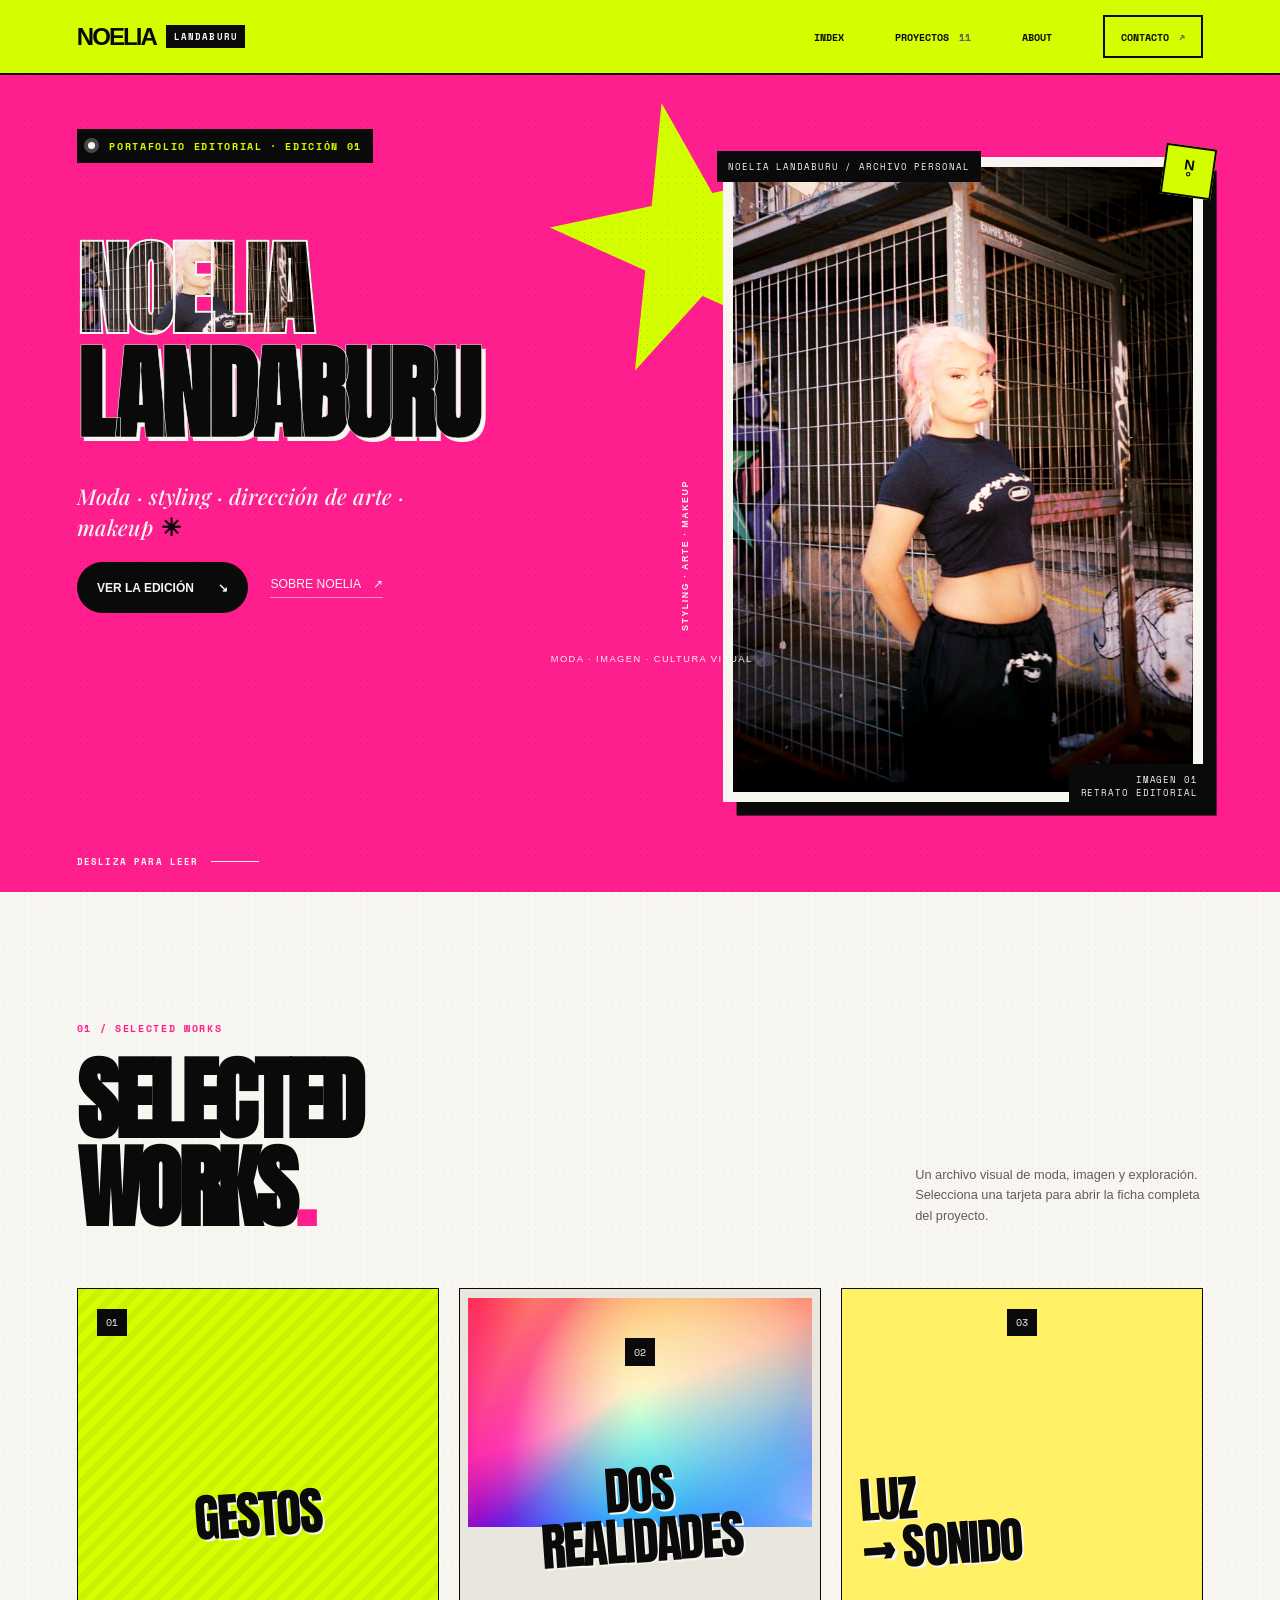
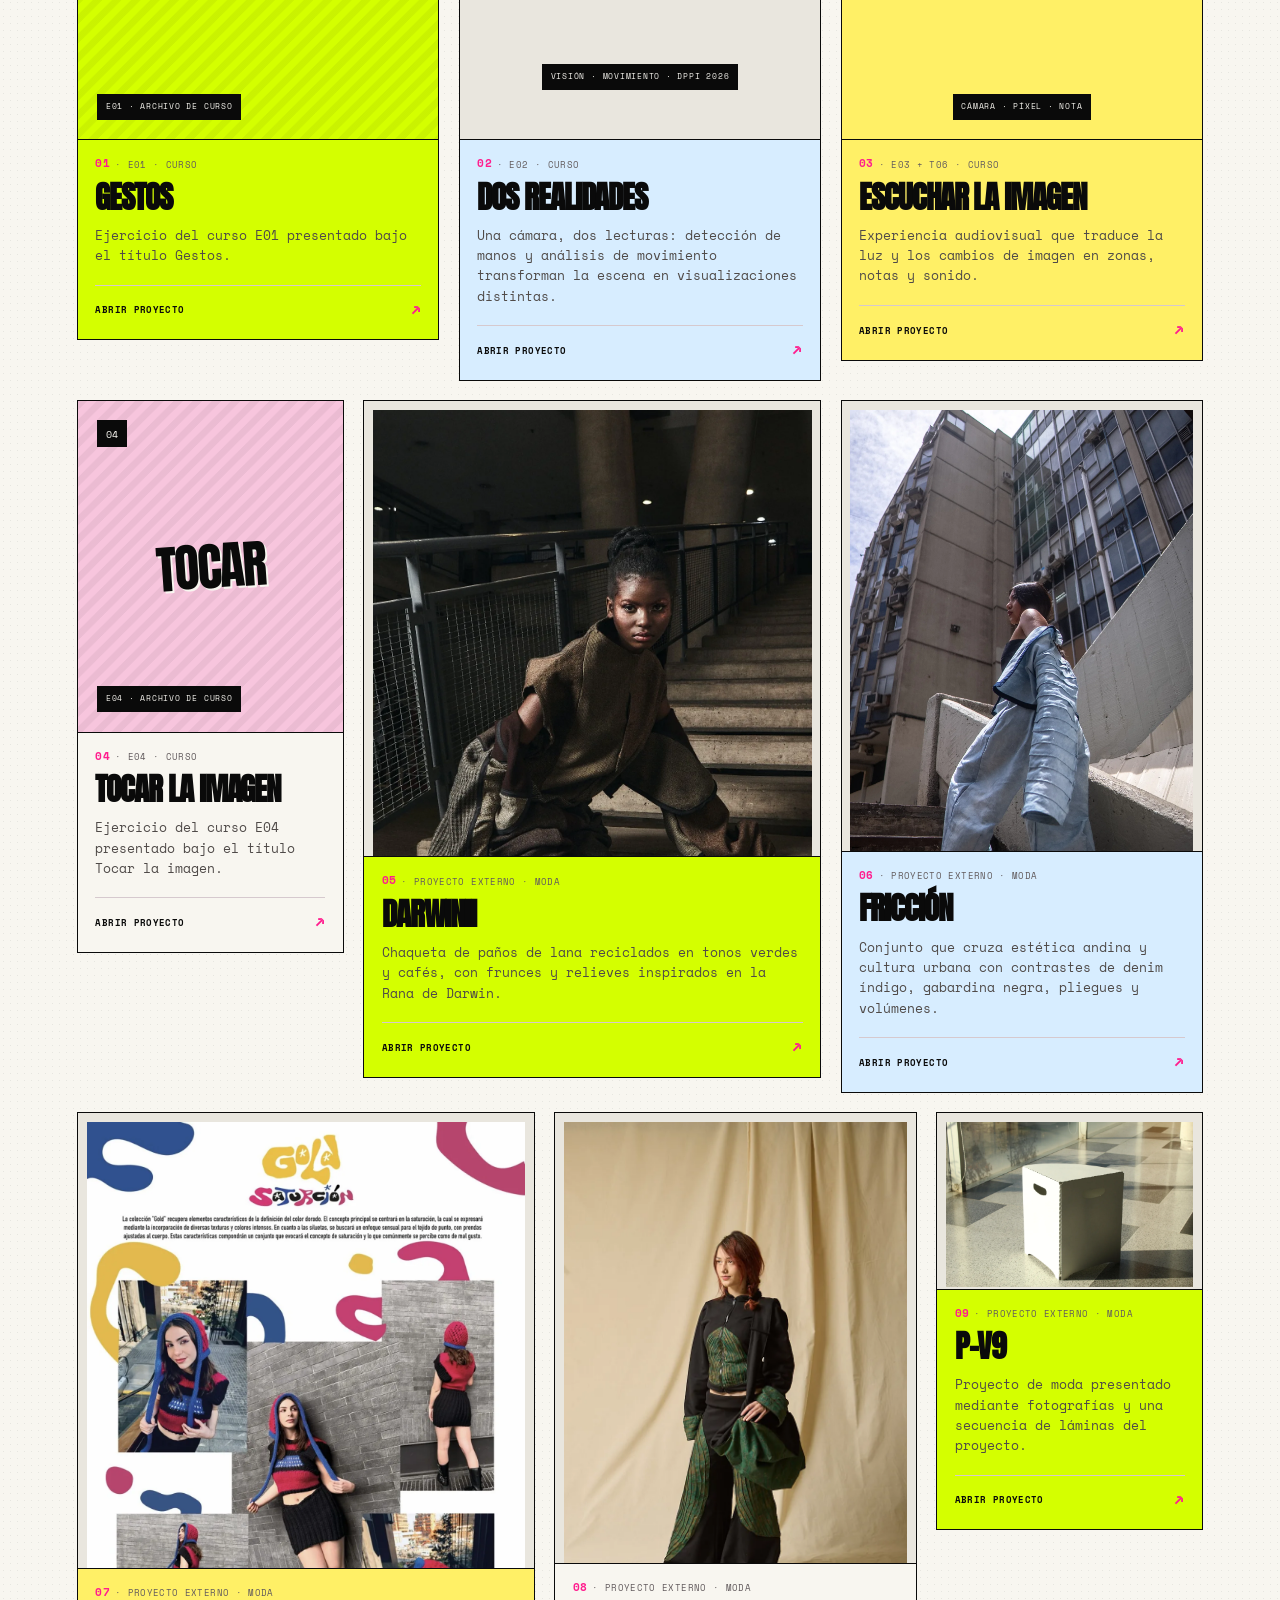
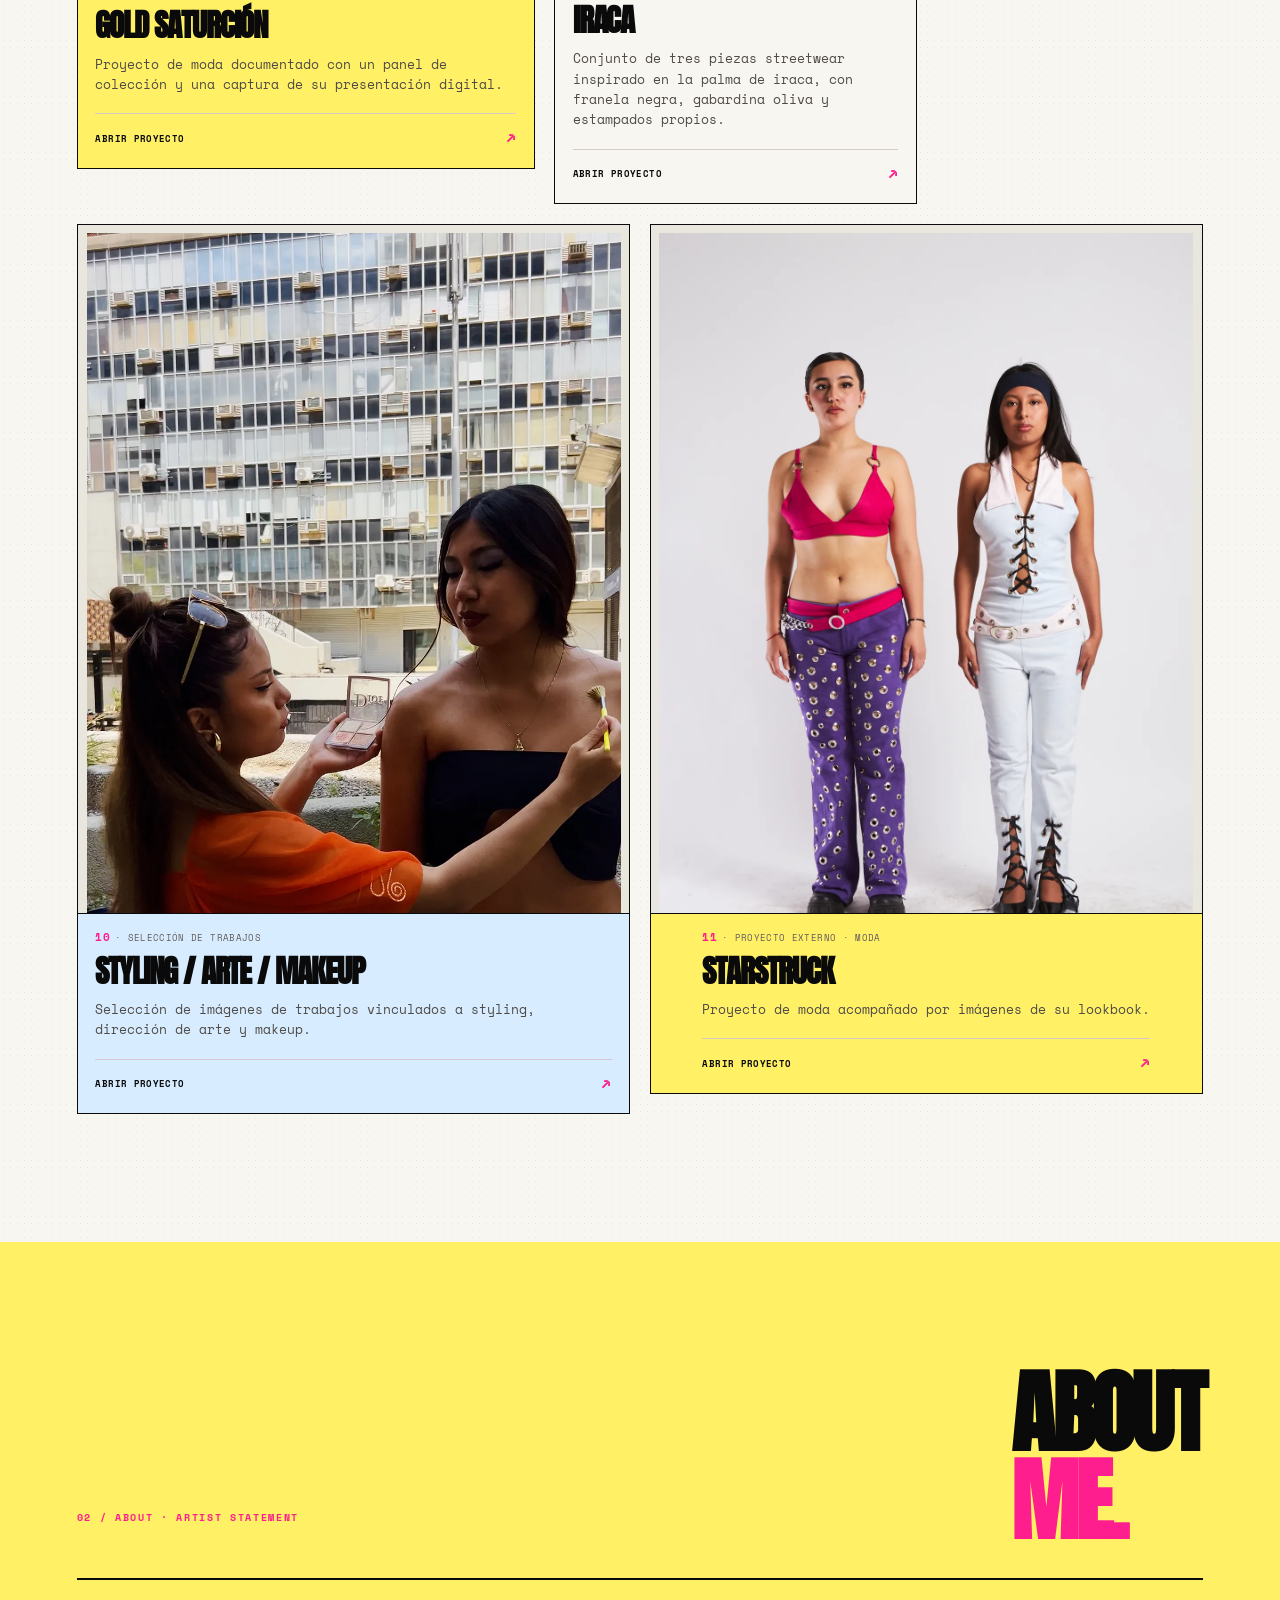
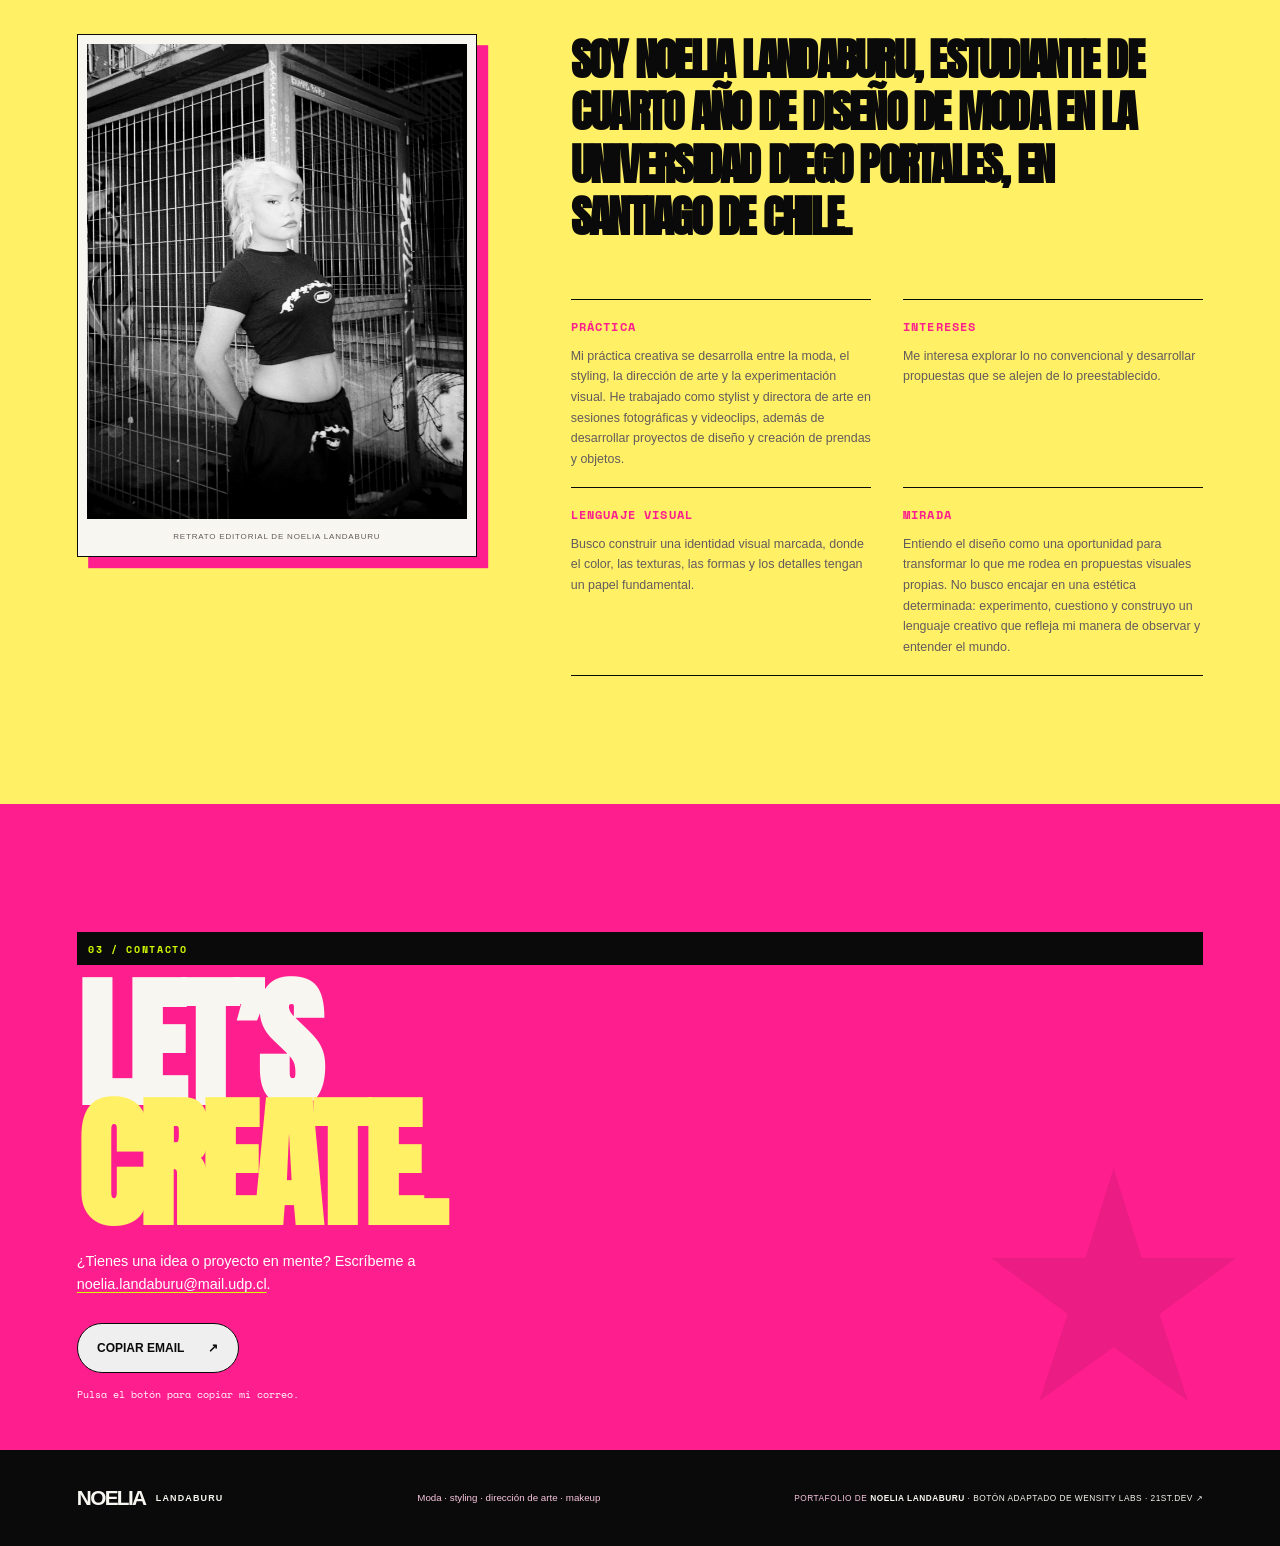
==== docs/index.html @ 9a44fe0d "Publicación inicial del portafolio" ====
<!doctype html>
<html lang="es">
  <head>
    <meta charset="utf-8">
    <meta name="viewport" content="width=device-width, initial-scale=1">
    <meta name="theme-color" content="#ed1686">
    <meta name="description" content="Portafolio de Noelia Landaburu, estudiante de Diseño de Moda, stylist y directora de arte en Santiago de Chile.">
    <title>Noelia Landaburu — Portafolio</title>
    <link rel="preconnect" href="https://fonts.googleapis.com">
    <link rel="preconnect" href="https://fonts.gstatic.com" crossorigin>
    <link href="https://fonts.googleapis.com/css2?family=Anton&family=Playfair+Display:ital,wght@1,500&family=Space+Mono:wght@400;700&display=swap" rel="stylesheet">
    <link rel="stylesheet" href="styles.css?v=4">
    <script src="script.js?v=3" defer></script>
  </head>
  <body>
    <a class="skip-link" href="#contenido">Saltar al contenido</a>
    <header class="site-header">
      <a class="wordmark" href="#inicio" aria-label="Volver al inicio">NOELIA<span>LANDABURU</span></a>
      <button class="menu-toggle" type="button" aria-expanded="false" aria-controls="site-nav">
        <span class="menu-toggle-label">Menú</span>
        <span class="menu-toggle-icon" aria-hidden="true"><i></i><i></i></span>
      </button>
      <nav class="site-nav" id="site-nav" aria-label="Navegación principal">
        <a href="#inicio">Index</a>
        <a href="#proyectos">Proyectos <span>11</span></a>
        <a href="#sobre-mi">About</a>
        <a class="nav-contact" href="#contacto">Contacto <span aria-hidden="true">↗</span></a>
      </nav>
    </header>

    <main id="contenido">
      <section class="hero section-wrap" id="inicio" aria-labelledby="hero-title">
        <div class="hero-copy">
          <p class="eyebrow"><span class="status-dot"></span> PORTAFOLIO EDITORIAL · EDICIÓN 01</p>
          <h1 id="hero-title"><span class="hero-name">NOELIA</span><span class="hero-title-line">LANDABURU</span></h1>
          <p class="hero-description"><em>Moda · styling · dirección de arte · makeup</em><span class="hero-description-mark">✳</span></p>
          <div class="hero-actions">
            <a class="button button-primary button-wensity" href="#proyectos" data-icon-motion="down">VER LA EDICIÓN <span class="button-icon" aria-hidden="true">↘</span></a>
            <a class="text-link" href="#sobre-mi">SOBRE NOELIA <span aria-hidden="true">↗</span></a>
          </div>
          <p class="hero-note">MODA · IMAGEN · CULTURA VISUAL</p>
        </div>
        <div class="hero-art" aria-label="Retrato editorial de Noelia Landaburu">
          <span class="art-index">NOELIA LANDABURU / ARCHIVO PERSONAL</span>
          <img src="assets/noe-retrato.webp" alt="Noelia Landaburu en una sesión editorial de moda" fetchpriority="high">
          <span class="art-caption">IMAGEN 01<br>RETRATO EDITORIAL</span>
          <span class="art-stamp" aria-hidden="true">N<br>°</span>
          <span class="cover-side-note" aria-hidden="true">STYLING · ARTE · MAKEUP</span>
        </div>
        <a class="scroll-cue" href="#proyectos"><span>DESLIZA PARA LEER</span><i aria-hidden="true"></i></a>
      </section>

      <section class="project-section section-wrap" id="proyectos" aria-labelledby="projects-title">
        <div class="section-heading">
          <div><p class="eyebrow">01 / SELECTED WORKS</p><h2 id="projects-title">Selected<br>Works<span class="accent-text">.</span></h2></div>
          <p class="section-intro">Un archivo visual de moda, imagen y exploración. Selecciona una tarjeta para abrir la ficha completa del proyecto.</p>
        </div>
        <div class="project-list">
          <a class="project-card reveal" href="proyectos/gestos-e01.html" data-index="01">
            <figure class="project-visual project-visual-pending" aria-label="Composición tipográfica para el ejercicio Gestos"><span class="project-visual-index">01</span><span class="project-visual-word" aria-hidden="true">GESTOS</span><figcaption>E01 · ARCHIVO DE CURSO</figcaption></figure>
            <div class="project-card-copy"><p class="project-card-meta"><span class="project-number">01</span> · E01 · CURSO</p><h3 class="project-title">Gestos</h3><p class="project-kind">Ejercicio del curso E01 presentado bajo el título Gestos.</p><span class="project-card-action">ABRIR PROYECTO <span aria-hidden="true">↗</span></span></div>
          </a>
          <a class="project-card reveal" href="proyectos/dos-realidades-e02.html" data-index="02">
            <figure class="project-visual project-visual-gradient" aria-label="Fondo cromático de la experiencia Dos realidades"><img src="assets/proyectos/dos-realidades/gradient.webp" alt="" loading="lazy" decoding="async"><span class="project-visual-index">02</span><span class="project-visual-word" aria-hidden="true">DOS<br>REALIDADES</span><figcaption>VISIÓN · MOVIMIENTO · DPPI 2026</figcaption></figure>
            <div class="project-card-copy"><p class="project-card-meta"><span class="project-number">02</span> · E02 · CURSO</p><h3 class="project-title">Dos realidades</h3><p class="project-kind">Una cámara, dos lecturas: detección de manos y análisis de movimiento transforman la escena en visualizaciones distintas.</p><span class="project-card-action">ABRIR PROYECTO <span aria-hidden="true">↗</span></span></div>
          </a>
          <a class="project-card reveal" href="proyectos/escuchar-la-imagen.html" data-index="03">
            <figure class="project-visual project-visual-audio" aria-label="Esquema luz, píxel y sonido de la experiencia Escuchar la imagen"><span class="project-visual-index">03</span><span class="project-visual-word" aria-hidden="true">LUZ<br>→ SONIDO</span><figcaption>CÁMARA · PÍXEL · NOTA</figcaption></figure>
            <div class="project-card-copy"><p class="project-card-meta"><span class="project-number">03</span> · E03 + T06 · CURSO</p><h3 class="project-title">Escuchar la imagen</h3><p class="project-kind">Experiencia audiovisual que traduce la luz y los cambios de imagen en zonas, notas y sonido.</p><span class="project-card-action">ABRIR PROYECTO <span aria-hidden="true">↗</span></span></div>
          </a>
          <a class="project-card reveal" href="proyectos/tocar-la-imagen-e04.html" data-index="04">
            <figure class="project-visual project-visual-pending" aria-label="Composición tipográfica para el ejercicio Tocar la imagen"><span class="project-visual-index">04</span><span class="project-visual-word" aria-hidden="true">TOCAR</span><figcaption>E04 · ARCHIVO DE CURSO</figcaption></figure>
            <div class="project-card-copy"><p class="project-card-meta"><span class="project-number">04</span> · E04 · CURSO</p><h3 class="project-title">Tocar la imagen</h3><p class="project-kind">Ejercicio del curso E04 presentado bajo el título Tocar la imagen.</p><span class="project-card-action">ABRIR PROYECTO <span aria-hidden="true">↗</span></span></div>
          </a>
          <a class="project-card reveal" href="proyectos/darwinii.html" data-index="05">
            <figure class="project-visual"><img src="assets/darwinii.webp" alt="" loading="lazy" decoding="async"></figure>
            <div class="project-card-copy"><p class="project-card-meta"><span class="project-number">05</span> · PROYECTO EXTERNO · MODA</p><h3 class="project-title">Darwinii</h3><p class="project-kind">Chaqueta de paños de lana reciclados en tonos verdes y cafés, con frunces y relieves inspirados en la Rana de Darwin.</p><span class="project-card-action">ABRIR PROYECTO <span aria-hidden="true">↗</span></span></div>
          </a>
          <a class="project-card reveal" href="proyectos/friccion.html" data-index="06">
            <figure class="project-visual"><img src="assets/friccion.webp" alt="" loading="lazy" decoding="async"></figure>
            <div class="project-card-copy"><p class="project-card-meta"><span class="project-number">06</span> · PROYECTO EXTERNO · MODA</p><h3 class="project-title">Fricción</h3><p class="project-kind">Conjunto que cruza estética andina y cultura urbana con contrastes de denim índigo, gabardina negra, pliegues y volúmenes.</p><span class="project-card-action">ABRIR PROYECTO <span aria-hidden="true">↗</span></span></div>
          </a>
          <a class="project-card reveal" href="proyectos/gold-saturacion.html" data-index="07">
            <figure class="project-visual"><img src="assets/gold-saturacion.webp" alt="" loading="lazy" decoding="async"></figure>
            <div class="project-card-copy"><p class="project-card-meta"><span class="project-number">07</span> · PROYECTO EXTERNO · MODA</p><h3 class="project-title">Gold Saturción</h3><p class="project-kind">Proyecto de moda documentado con un panel de colección y una captura de su presentación digital.</p><span class="project-card-action">ABRIR PROYECTO <span aria-hidden="true">↗</span></span></div>
          </a>
          <a class="project-card reveal" href="proyectos/iraca.html" data-index="08">
            <figure class="project-visual"><img src="assets/iraca.webp" alt="" loading="lazy" decoding="async"></figure>
            <div class="project-card-copy"><p class="project-card-meta"><span class="project-number">08</span> · PROYECTO EXTERNO · MODA</p><h3 class="project-title">Iraca</h3><p class="project-kind">Conjunto de tres piezas streetwear inspirado en la palma de iraca, con franela negra, gabardina oliva y estampados propios.</p><span class="project-card-action">ABRIR PROYECTO <span aria-hidden="true">↗</span></span></div>
          </a>
          <a class="project-card reveal" href="proyectos/p-v9.html" data-index="09">
            <figure class="project-visual"><img src="assets/p-v9.webp" alt="" loading="lazy" decoding="async"></figure>
            <div class="project-card-copy"><p class="project-card-meta"><span class="project-number">09</span> · PROYECTO EXTERNO · MODA</p><h3 class="project-title">P-V9</h3><p class="project-kind">Proyecto de moda presentado mediante fotografías y una secuencia de láminas del proyecto.</p><span class="project-card-action">ABRIR PROYECTO <span aria-hidden="true">↗</span></span></div>
          </a>
          <a class="project-card reveal" href="proyectos/styling-direccion-arte.html" data-index="10">
            <figure class="project-visual"><img src="assets/styling-arte-makeup.webp" alt="" loading="lazy" decoding="async"></figure>
            <div class="project-card-copy"><p class="project-card-meta"><span class="project-number">10</span> · SELECCIÓN DE TRABAJOS</p><h3 class="project-title">Styling / arte / makeup</h3><p class="project-kind">Selección de imágenes de trabajos vinculados a styling, dirección de arte y makeup.</p><span class="project-card-action">ABRIR PROYECTO <span aria-hidden="true">↗</span></span></div>
          </a>
          <a class="project-card reveal" href="proyectos/starstruck.html" data-index="11">
            <figure class="project-visual"><img src="assets/starstruck.webp" alt="" loading="lazy" decoding="async"></figure>
            <div class="project-card-copy"><p class="project-card-meta"><span class="project-number">11</span> · PROYECTO EXTERNO · MODA</p><h3 class="project-title">Starstruck</h3><p class="project-kind">Proyecto de moda acompañado por imágenes de su lookbook.</p><span class="project-card-action">ABRIR PROYECTO <span aria-hidden="true">↗</span></span></div>
          </a>
        </div>
      </section>

      <section class="about-section section-wrap" id="sobre-mi" aria-labelledby="about-title">
        <div class="about-heading">
          <p class="eyebrow">02 / ABOUT · ARTIST STATEMENT</p>
          <h2 id="about-title">About<br><span class="accent-text">me.</span></h2>
        </div>
        <div class="about-layout">
          <figure class="portrait-placeholder">
            <img src="assets/noe-retrato.webp" alt="Retrato editorial de Noelia Landaburu con vestuario de tonos tierra" loading="lazy">
            <figcaption>RETRATO EDITORIAL DE NOELIA LANDABURU</figcaption>
          </figure>
          <div class="about-content">
            <p class="about-lead">Soy Noelia Landaburu, estudiante de cuarto año de Diseño de Moda en la Universidad Diego Portales, en Santiago de Chile.</p>
            <div class="about-columns">
              <div><h3>Práctica</h3><p>Mi práctica creativa se desarrolla entre la moda, el styling, la dirección de arte y la experimentación visual. He trabajado como stylist y directora de arte en sesiones fotográficas y videoclips, además de desarrollar proyectos de diseño y creación de prendas y objetos.</p></div>
              <div><h3>Intereses</h3><p>Me interesa explorar lo no convencional y desarrollar propuestas que se alejen de lo preestablecido.</p></div>
              <div><h3>Lenguaje visual</h3><p>Busco construir una identidad visual marcada, donde el color, las texturas, las formas y los detalles tengan un papel fundamental.</p></div>
              <div><h3>Mirada</h3><p>Entiendo el diseño como una oportunidad para transformar lo que me rodea en propuestas visuales propias. No busco encajar en una estética determinada: experimento, cuestiono y construyo un lenguaje creativo que refleja mi manera de observar y entender el mundo.</p></div>
            </div>
          </div>
        </div>
      </section>

      <section class="contact-section section-wrap" id="contacto" aria-labelledby="contact-title">
        <p class="eyebrow">03 / CONTACTO</p>
        <h2 id="contact-title">Let’s<br><span class="accent-text">create.</span></h2>
        <p class="contact-copy">¿Tienes una idea o proyecto en mente? Escríbeme a <a href="mailto:noelia.landaburu@mail.udp.cl">noelia.landaburu@mail.udp.cl</a>.</p>
        <button class="button button-outline button-wensity" type="button" data-icon-motion="up" data-copy-email data-email="noelia.landaburu@mail.udp.cl">COPIAR EMAIL <span class="button-icon" aria-hidden="true">↗</span></button>
        <p class="email-copy-status" data-email-status role="status" aria-live="polite">Pulsa el botón para copiar mi correo.</p>
      </section>
    </main>

    <footer class="site-footer">
      <a class="wordmark" href="#inicio">NOELIA<span>LANDABURU</span></a>
      <p>Moda · styling · dirección de arte · makeup</p>
      <span>PORTAFOLIO DE <b>NOELIA LANDABURU</b> · <a href="https://21st.dev/@wensity/components/button" target="_blank" rel="noopener noreferrer">BOTÓN ADAPTADO DE WENSITY LABS · 21ST.DEV ↗</a></span>
    </footer>
  </body>
</html>
---- docs/styles.css ----
:root {
  color-scheme: light;
  --paper: #f5f0e8;
  --ink: #20201e;
  --muted: #73716b;
  --line: #cfccc3;
  --accent: #e90079;
  --acid: #f4a8cc;
  --display: "Arial Narrow", "Helvetica Neue", Arial, sans-serif;
  --body: "Helvetica Neue", Arial, sans-serif;
  --page-gutter: clamp(1.25rem, 6vw, 6.5rem);
}

* { box-sizing: border-box; }
html { scroll-behavior: smooth; scroll-padding-top: 5rem; }
body { margin: 0; background: var(--paper); color: var(--ink); font-family: var(--body); }
a { color: inherit; }
button { font: inherit; }
.skip-link { position: absolute; z-index: 20; top: .5rem; left: .5rem; transform: translateY(-160%); background: var(--ink); color: var(--paper); padding: .8rem 1rem; }
.skip-link:focus { transform: none; }
.section-wrap { padding-inline: var(--page-gutter); }
.site-header { height: 5.2rem; padding: 0 var(--page-gutter); display: flex; justify-content: space-between; align-items: center; border-bottom: 1px solid var(--line); position: relative; z-index: 5; }
.wordmark { display: inline-flex; align-items: center; gap: .65rem; text-decoration: none; font-weight: 900; font-size: 1.3rem; letter-spacing: -.08em; }
.wordmark span { font-size: .56rem; letter-spacing: .13em; font-weight: 600; }
.site-nav { display: flex; align-items: center; gap: clamp(1.5rem, 4vw, 3.8rem); font-size: .76rem; }
.site-nav a { text-decoration: none; }
.site-nav a:hover, .site-nav a:focus-visible { color: var(--accent); }
.site-nav a span { font-size: .62rem; color: var(--muted); margin-left: .25rem; }
.site-nav .nav-contact { border: 1px solid var(--ink); padding: .72rem 1rem; border-radius: 2rem; }
.menu-toggle { display: none; border: 0; color: var(--ink); background: transparent; padding: .6rem 0 .6rem .8rem; }
.hero { position: relative; min-height: min(52rem, calc(100svh - 5.2rem)); padding-top: clamp(4.5rem, 10vh, 8rem); padding-bottom: 6rem; display: grid; grid-template-columns: 1.1fr .9fr; align-items: center; gap: 2rem; overflow: hidden; }
.hero-copy { position: relative; z-index: 1; padding-bottom: 2rem; }
.eyebrow { margin: 0 0 1.3rem; font-size: .65rem; letter-spacing: .16em; font-weight: 700; }
.status-dot { display: inline-block; width: .45rem; height: .45rem; margin-right: .4rem; border-radius: 50%; background: var(--accent); vertical-align: .04rem; box-shadow: 0 0 0 .25rem #e9007922; }
h1, h2, p { margin-top: 0; }
.hero h1 { margin: 0; font-family: var(--display); font-size: clamp(4rem, 10.1vw, 9.5rem); line-height: .83; letter-spacing: -.085em; font-weight: 800; }
.accent-text { color: var(--accent); }
.period { color: var(--accent); }
.hero-description { max-width: 28rem; margin: 2rem 0 1.6rem; color: #55534e; font-size: clamp(1rem, 1.5vw, 1.2rem); line-height: 1.65; }
.hero-actions { display: flex; align-items: center; flex-wrap: wrap; gap: 1.4rem; }
.button { display: inline-flex; min-height: 3.15rem; align-items: center; justify-content: center; gap: 1.5rem; border: 1px solid transparent; border-radius: 2rem; padding: .8rem 1.2rem; text-decoration: none; font-size: .75rem; font-weight: 700; transition: background .2s ease, color .2s ease, transform .2s ease; }
.button:hover { transform: translateY(-2px); }
.button-wensity .button-icon { display: inline-grid; place-items: center; transition: transform .24s cubic-bezier(.2, .8, .2, 1); }
.button-wensity[data-icon-motion="up"]:hover .button-icon,
.button-wensity[data-icon-motion="up"]:focus-visible .button-icon { transform: translate(3px, -3px); }
.button-wensity[data-icon-motion="down"]:hover .button-icon,
.button-wensity[data-icon-motion="down"]:focus-visible .button-icon { transform: translate(3px, 3px); }
.button:focus-visible, .text-link:focus-visible, .site-nav a:focus-visible, .project-card:focus-visible, .back-link:focus-visible { outline: 2px solid var(--accent); outline-offset: 4px; }
.button-primary { background: var(--ink); color: var(--paper); }
.button-primary:hover { background: var(--accent); }
.text-link { font-size: .76rem; text-decoration: none; border-bottom: 1px solid var(--line); padding-bottom: .35rem; }
.text-link span { margin-left: .55rem; }
.hero-note { margin: 1.4rem 0 0; font-size: .67rem; letter-spacing: .04em; color: var(--muted); }
.hero-art { position: relative; width: min(100%, 37rem); aspect-ratio: 1/1; justify-self: end; isolation: isolate; overflow: hidden; background: var(--accent); animation: art-enter .9s cubic-bezier(.2,.8,.2,1) both; }
.art-grid { position: absolute; inset: 0; opacity: .2; background-image: linear-gradient(90deg, transparent 49.7%, var(--paper) 50%, transparent 50.3%), linear-gradient(0deg, transparent 49.7%, var(--paper) 50%, transparent 50.3%); background-size: 4rem 4rem; transform: rotate(-17deg) scale(1.6); }
.art-orbit { position: absolute; z-index: -1; width: 76%; aspect-ratio: 1; left: 12%; top: 12%; border: 1px solid var(--paper); border-radius: 50%; animation: orbit 25s linear infinite; }
.orbit-one::before, .orbit-two::after { content: ""; position: absolute; top: 8%; left: 16%; width: .8rem; height: .8rem; border-radius: 50%; background: var(--acid); }
.orbit-two { width: 62%; left: 20%; top: 20%; transform: rotate(65deg); border-style: dashed; animation-direction: reverse; animation-duration: 35s; }
.orbit-two::after { top: 71%; left: 4%; width: 1rem; height: 1rem; background: var(--ink); }
.art-core { position: absolute; inset: 27%; display: grid; place-items: center; border-radius: 50%; background: var(--acid); color: var(--ink); text-align: center; transform: rotate(-12deg); box-shadow: .9rem .9rem 0 var(--ink); }
.art-core span { font-family: var(--display); font-weight: 900; font-size: clamp(1.1rem, 3vw, 2.4rem); line-height: .9; letter-spacing: -.06em; }
.art-index, .art-caption { position: absolute; font-size: .56rem; letter-spacing: .1em; color: var(--paper); }
.art-index { top: 1.2rem; left: 1.2rem; }
.art-caption { bottom: 1.2rem; right: 1.2rem; text-align: right; line-height: 1.5; }
.art-stamp { position: absolute; top: 1rem; right: 1.1rem; width: 2.3rem; height: 2.3rem; border: 1px solid var(--paper); border-radius: 50%; display: grid; place-content: center; color: var(--paper); font-size: .65rem; font-weight: 800; text-align: center; line-height: .8; }
.scroll-cue { position: absolute; left: var(--page-gutter); bottom: 1.5rem; display: flex; align-items: center; gap: .8rem; font-size: .56rem; letter-spacing: .13em; text-decoration: none; }
.scroll-cue i { display: block; width: 3rem; height: 1px; background: var(--ink); transform-origin: left; animation: cue 1.8s ease-in-out infinite; }
.project-section { padding-top: 8rem; padding-bottom: 8rem; background: #e9e6de; }
.section-heading { display: flex; justify-content: space-between; align-items: end; gap: 2rem; margin-bottom: 3rem; }
.section-heading h2, .about-heading h2, .contact-section h2 { margin: 0; font-family: var(--display); font-size: clamp(3.2rem, 7vw, 6rem); line-height: .88; letter-spacing: -.075em; }
.section-intro { max-width: 20rem; margin: 0 0 .4rem; color: var(--muted); font-size: .9rem; line-height: 1.6; }
.project-list { border-top: 1px solid var(--line); }
.project-card { min-height: 6.3rem; display: grid; grid-template-columns: 3rem minmax(12rem, 1fr) minmax(11rem, .7fr) 2rem; align-items: center; gap: 1rem; border-bottom: 1px solid var(--line); text-decoration: none; transition: padding .25s ease, background .25s ease; }
.project-card:hover { padding-inline: 1rem; background: #f3f0e977; }
.project-number { color: var(--accent); font-size: .66rem; }
.project-title { display: flex; align-items: center; gap: 1rem; font-family: var(--display); font-size: clamp(1.35rem, 2.8vw, 2.25rem); letter-spacing: -.055em; font-weight: 700; }
.project-title small { display: block; margin-top: .35rem; font-family: var(--body); color: var(--muted); font-size: .53rem; font-weight: 500; letter-spacing: .09em; }
.project-thumb { width: 3.8rem; height: 4.5rem; flex: 0 0 auto; object-fit: cover; background: #e9e6de; }
.project-kind { color: var(--muted); font-size: .73rem; }
.project-arrow { justify-self: end; font-size: 1.2rem; transition: transform .2s ease; }
.project-card:hover .project-arrow { transform: translate(3px, -3px); }
.about-section { padding-top: 8rem; padding-bottom: 9rem; }
.about-heading { display: flex; align-items: start; justify-content: space-between; gap: 2rem; margin-bottom: 3.4rem; }
.about-heading .eyebrow { margin-top: .4rem; }
.about-layout { display: grid; grid-template-columns: minmax(13rem, .72fr) 1.28fr; gap: clamp(2rem, 8vw, 8rem); align-items: start; }
.portrait-placeholder { margin: 0; max-width: 25rem; background: var(--acid); color: var(--ink); }
.portrait-placeholder img { display: block; width: 100%; aspect-ratio: 4/5; object-fit: cover; object-position: center 38%; }
.portrait-placeholder figcaption { font-size: .55rem; letter-spacing: .1em; text-align: center; padding: 0 1rem; }
.about-lead { max-width: 39rem; font-size: clamp(1.4rem, 3vw, 2.35rem); line-height: 1.2; letter-spacing: -.04em; }
.about-columns { display: grid; grid-template-columns: 1fr 1fr; gap: 2rem 3rem; margin-top: 3.5rem; }
.about-columns h3 { font-size: .72rem; margin: 0 0 .7rem; }
.about-columns p { color: var(--muted); font-size: .78rem; line-height: 1.65; margin: 0; }
.contact-section { position: relative; padding-top: 7rem; padding-bottom: 5rem; background: var(--ink); color: var(--paper); overflow: hidden; }
.contact-section::after { content: "↗"; position: absolute; right: -1rem; bottom: -7rem; color: #ffffff0b; font-size: clamp(18rem, 40vw, 36rem); line-height: .8; font-weight: 900; }
.contact-section h2 { position: relative; z-index: 1; max-width: 11ch; font-size: clamp(3.5rem, 8.5vw, 8rem); }
.contact-copy { position: relative; z-index: 1; max-width: 25rem; margin: 1.5rem 0 1.6rem; color: #c5c2ba; line-height: 1.65; font-size: .9rem; }
.contact-copy a { color: inherit; text-decoration-color: var(--acid); text-decoration-thickness: 1px; text-underline-offset: .2em; }
.button-outline { position: relative; z-index: 1; border-color: #72716a; color: var(--paper); }
.button-pending { cursor: default; opacity: .75; }
.site-footer { min-height: 6rem; padding: 1.4rem var(--page-gutter); display: flex; align-items: center; justify-content: space-between; gap: 1rem; font-size: .61rem; color: var(--muted); }
.site-footer p { margin: 0; }
.site-footer > span { text-align: right; font-size: .52rem; letter-spacing: .06em; }
.site-footer b { color: var(--ink); }
.site-footer a:not(.wordmark) { text-decoration: none; }
.reveal { opacity: 0; transform: translateY(1.2rem); transition: opacity .55s ease, transform .55s cubic-bezier(.2,.8,.2,1); }
.reveal.is-visible { opacity: 1; transform: none; }
@keyframes art-enter { from { opacity: 0; transform: translateY(1.2rem) rotate(3deg); } to { opacity: 1; transform: translateY(0) rotate(0); } }
@keyframes orbit { to { transform: rotate(360deg); } }
@keyframes cue { 50% { transform: scaleX(.55); } }
@media (prefers-reduced-motion: reduce) {
  .button-wensity, .button-wensity .button-icon { transition: none; }
  .button-wensity:hover { transform: none; }
}

.project-page { min-height: calc(100svh - 11.2rem); padding-top: clamp(3rem, 8vw, 7rem); padding-bottom: 6rem; }
.back-link { display: inline-block; margin-bottom: 3rem; font-size: .75rem; text-decoration: none; }
.project-page .eyebrow { color: var(--muted); }
.project-page h1 { max-width: 12ch; margin: 0 0 1.2rem; font-family: var(--display); font-size: clamp(3.5rem, 10vw, 8rem); line-height: .85; letter-spacing: -.085em; }
.project-page .project-prompt { max-width: 38rem; margin-bottom: 3rem; color: var(--muted); font-size: 1rem; line-height: 1.7; }
.project-visual-placeholder { min-height: 15rem; margin-top: 2rem; display: grid; place-items: center; background: #e9e6de; color: var(--muted); text-align: center; font-size: .65rem; letter-spacing: .12em; }
.project-visual-placeholder span { border: 1px dashed var(--muted); padding: 1rem 1.3rem; }
.project-visual { margin: 2rem 0 0; }
.project-visual img { display: block; width: 100%; max-height: 68rem; object-fit: contain; object-position: top center; background: #e9e6de; }
.project-visual figcaption { padding: .8rem 0; color: var(--muted); font-size: .58rem; letter-spacing: .09em; }
.project-page .project-visual-gradient { aspect-ratio: 16 / 9; }
.project-visual-gradient img { position: absolute; inset: 0; width: 100%; height: 100%; max-height: none; padding: 0; object-fit: cover; }
.project-visual-gradient > :not(img) { position: relative; z-index: 1; }
.project-visual-gradient figcaption { padding: .45rem .55rem; background: var(--ink); color: var(--paper); font-family: var(--mono); font-size: .53rem; line-height: 1.4; }
.project-visual-audio { align-content: space-between; justify-items: start; padding: 1.2rem; background: linear-gradient(135deg, #d4ff00, #89d7aa 54%, #4381a8); }
.project-visual-audio .project-visual-word { color: var(--ink); font-size: clamp(2rem, 3.8vw, 3.5rem); text-align: left; text-shadow: .04em .04em 0 var(--paper); }
.project-visual-audio figcaption { padding: .45rem .55rem; background: var(--ink); color: var(--paper); font-family: var(--mono); font-size: .53rem; line-height: 1.4; }
.project-experience-preview { margin-top: 2rem; padding: clamp(1.5rem, 5vw, 4rem); border: 1px solid var(--ink); background: var(--ink); color: var(--paper); }
.project-experience-preview .eyebrow { color: var(--acid); }
.project-experience-flow { margin: 1.5rem 0; color: var(--paper); font-family: var(--display); font-size: clamp(1.8rem, 5vw, 4.5rem); line-height: .95; letter-spacing: -.04em; text-transform: uppercase; }
.project-experience-preview .text-link { color: var(--paper); border-color: #ffffff66; }
.project-gallery { margin-top: clamp(3rem, 7vw, 6rem); }
.project-gallery h2 { margin: 0 0 1.5rem; font-size: .72rem; letter-spacing: .12em; text-transform: uppercase; }
.project-gallery-grid { display: grid; grid-template-columns: repeat(2, minmax(0, 1fr)); gap: clamp(1rem, 2.5vw, 2rem); }
.project-gallery-grid figure { margin: 0; background: #e9e6de; }
.project-gallery-grid img { display: block; width: 100%; height: auto; max-height: 68rem; object-fit: contain; }
.project-presentation { margin-top: clamp(3rem, 7vw, 6rem); }
.project-presentation h2 { margin: 0 0 1.5rem; font-size: .72rem; letter-spacing: .12em; text-transform: uppercase; }
.project-slideshow { overflow: hidden; border: 1px solid var(--ink); background: var(--ink); color: var(--paper); }
.project-slideshow-viewport { overflow-x: auto; overscroll-behavior-x: contain; scroll-snap-type: x mandatory; scroll-behavior: smooth; scrollbar-color: var(--accent) var(--ink); scrollbar-width: thin; }
.project-slideshow-viewport:focus-visible { outline: 2px solid var(--accent); outline-offset: 3px; }
.project-slideshow-track { display: flex; width: 100%; }
.project-slideshow-slide { display: flex; flex: 0 0 100%; min-width: 0; flex-direction: column; margin: 0; scroll-snap-align: start; scroll-snap-stop: always; background: #fff; color: var(--ink); }
.project-slideshow-slide img { display: block; width: 100%; aspect-ratio: 16 / 9; object-fit: contain; background: #fff; }
.project-slideshow-slide figcaption { padding: .6rem .8rem; font-family: var(--mono); font-size: .58rem; letter-spacing: .08em; }
.project-slideshow-controls { display: flex; align-items: center; justify-content: space-between; gap: 1rem; padding: .8rem 1rem; border-top: 1px solid #ffffff44; }
.project-slideshow-control { min-height: 2.5rem; border: 1px solid var(--paper); padding: .55rem .8rem; background: transparent; color: inherit; cursor: pointer; font-family: var(--mono); font-size: .65rem; }
.project-slideshow-control:hover:not(:disabled) { background: var(--accent); border-color: var(--accent); }
.project-slideshow-control:focus-visible { outline: 2px solid var(--accent); outline-offset: 3px; }
.project-slideshow-control:disabled { cursor: not-allowed; opacity: .45; }
.project-slideshow-status { margin: 0; font-family: var(--mono); font-size: .68rem; letter-spacing: .1em; }
.project-page-footer { display: flex; flex-wrap: wrap; align-items: center; gap: 1.5rem; margin-top: 3rem; }

@media (max-width: 760px) {
  .site-header { height: 4.5rem; }
  .menu-toggle { display: inline-flex; align-items: center; gap: .7rem; cursor: pointer; font-size: .72rem; }
  .menu-toggle-icon { display: grid; gap: .28rem; width: 1.15rem; }
  .menu-toggle-icon i { height: 1px; width: 100%; background: currentColor; transition: transform .2s ease; }
  .menu-toggle[aria-expanded="true"] .menu-toggle-icon i:first-child { transform: translateY(.15rem) rotate(45deg); }
  .menu-toggle[aria-expanded="true"] .menu-toggle-icon i:last-child { transform: translateY(-.15rem) rotate(-45deg); }
  .site-nav { display: none; position: absolute; top: calc(100% - 1px); left: 0; right: 0; padding: 1rem var(--page-gutter) 1.5rem; background: var(--paper); border-bottom: 1px solid var(--line); flex-direction: column; align-items: stretch; gap: 0; }
  .site-nav.is-open { display: flex; }
  .site-nav a { padding: .9rem 0; border-bottom: 1px solid var(--line); }
  .site-nav .nav-contact { margin-top: .8rem; padding: .8rem 1rem; border: 1px solid var(--ink); text-align: center; }
  .hero { min-height: auto; padding-top: 4rem; padding-bottom: 5rem; grid-template-columns: 1fr; }
  .hero h1 { font-size: clamp(4rem, 17vw, 7rem); }
  .hero-art { width: min(78vw, 27rem); justify-self: center; margin: 1rem 0 1.5rem; }
  .scroll-cue { bottom: 1.1rem; }
  .project-section, .about-section { padding-top: 5.5rem; padding-bottom: 5.5rem; }
  .section-heading { display: block; margin-bottom: 2rem; }
  .section-intro { margin-top: 1.2rem; }
  .project-card { grid-template-columns: 1.7rem 1fr 1.3rem; min-height: 5.8rem; gap: .75rem; }
  .project-kind { display: none; }
  .project-title { font-size: clamp(1.35rem, 5vw, 2rem); }
  .project-card:hover { padding-inline: .5rem; }
  .about-heading { margin-bottom: 2rem; }
  .about-layout { grid-template-columns: 1fr; gap: 2rem; }
  .portrait-placeholder { width: min(72%, 21rem); }
  .project-thumb { width: 3.2rem; height: 3.8rem; }
  .about-columns { gap: 1.5rem; margin-top: 2.5rem; }
  .contact-section { padding-top: 5rem; }
  .site-footer { flex-wrap: wrap; }
  .site-footer p { order: 3; width: 100%; }
  .site-footer > span { max-width: 13rem; }
  .project-page { min-height: auto; padding-top: 3rem; }
  .project-page h1 { font-size: clamp(3.5rem, 16vw, 6rem); }
  .project-gallery-grid { grid-template-columns: 1fr; }
  .project-slideshow-controls { padding: .65rem; }
  .project-slideshow-control { padding-inline: .55rem; font-size: .58rem; }
}
@media (max-width: 420px) {
  .about-columns { grid-template-columns: 1fr; }
  .hero-actions { gap: 1rem; }
  .button { min-height: 2.9rem; padding: .7rem 1rem; font-size: .69rem; }
}
@media (prefers-reduced-motion: reduce) {
  *, *::before, *::after { scroll-behavior: auto !important; animation-duration: .01ms !important; animation-iteration-count: 1 !important; transition-duration: .01ms !important; }
  .reveal { opacity: 1; transform: none; }
}

/* Magazine cover and editorial spreads */
:root {
  --paper: #f8f6f0;
  --ink: #0a0a0a;
  --muted: #625b5d;
  --line: #d6c9ce;
  --accent: #ff1e8e;
  --accent-light: #ff69b4;
  --acid: #d4ff00;
  --pastel: #fff066;
  --display: "Anton", Impact, "Arial Narrow", sans-serif;
  --editorial: "Playfair Display", Georgia, serif;
  --mono: "Space Mono", "Courier New", monospace;
}

.site-header { position: sticky; top: 0; height: 4.7rem; background: var(--acid); border-bottom: 2px solid var(--ink); }
.wordmark { text-transform: uppercase; }
.site-header .wordmark { font-size: 1.5rem; }
.site-header .wordmark span { padding: .3rem .45rem; background: var(--ink); color: var(--paper); }
.site-nav { font-size: .69rem; font-weight: 800; text-transform: uppercase; }
.site-nav .nav-contact { border-width: 2px; border-radius: 0; }
.menu-toggle { font-weight: 800; text-transform: uppercase; }
.hero {
  min-height: min(54rem, calc(100svh - 5.2rem));
  padding-top: clamp(2.5rem, 6vh, 5rem);
  padding-bottom: 5rem;
  display: block;
  background: var(--accent);
  color: var(--ink);
}
.hero::before {
  content: "";
  position: absolute;
  z-index: 0;
  top: 3%;
  right: 35%;
  width: clamp(8rem, 22vw, 22rem);
  aspect-ratio: 1;
  background: var(--acid);
  clip-path: polygon(50% 0%, 61% 35%, 98% 35%, 68% 57%, 79% 91%, 50% 70%, 21% 91%, 32% 57%, 2% 35%, 39% 35%);
  transform: rotate(-12deg);
  filter: drop-shadow(.35rem .35rem 0 var(--ink));
  pointer-events: none;
}
.hero::after {
  content: "";
  position: absolute;
  z-index: 0;
  inset: 0;
  opacity: .14;
  background-image: radial-gradient(var(--ink) .7px, transparent .8px);
  background-size: 7px 7px;
  pointer-events: none;
}
.hero-copy { z-index: 2; width: min(60%, 44rem); padding: 0; }
.hero .eyebrow { position: relative; z-index: 3; display: inline-block; padding: .55rem .7rem; background: var(--ink); color: var(--acid); }
.hero .status-dot { background: var(--paper); box-shadow: 0 0 0 .25rem #fffafc40; }
.hero h1 {
  position: relative;
  z-index: 2;
  display: flex;
  flex-direction: column;
  align-items: flex-start;
  margin: clamp(1.7rem, 6vh, 4rem) 0 0;
  max-width: 100%;
  font-size: clamp(4.5rem, 8vw, 9.5rem);
  line-height: 1.02;
  letter-spacing: -.04em;
  text-transform: uppercase;
}
.hero-title-line { padding-right: .04em; white-space: nowrap; }
.hero-name {
  color: transparent;
  background-image: url("assets/noe-retrato.webp");
  background-size: cover;
  background-position: center 38%;
  background-clip: text;
  -webkit-background-clip: text;
  -webkit-text-stroke: 2px var(--paper);
  padding-right: .12em;
}
.hero-title-line { color: var(--paper); text-shadow: .035em .035em 0 var(--ink); }
.hero-title-line:last-child { color: var(--ink); -webkit-text-stroke: .6px var(--paper); text-shadow: .035em .035em 0 var(--paper); }
.hero-description {
  position: relative;
  z-index: 3;
  max-width: 22rem;
  margin: 2.2rem 0 1.2rem;
  color: var(--paper);
  font-size: clamp(.85rem, 1.2vw, 1rem);
  font-weight: 700;
  letter-spacing: .12em;
  line-height: 1.5;
  text-transform: uppercase;
}
.hero-description-mark { padding-left: .5rem; color: var(--ink); font-size: 1.5rem; }
.hero .button-primary { background: var(--ink); color: var(--paper); }
.hero .button-primary:hover { background: var(--paper); color: var(--ink); }
.hero .text-link { color: var(--paper); border-color: #fffafc80; }
.hero-note { position: absolute; z-index: 3; right: 0; bottom: -3.2rem; color: var(--paper); font-size: .58rem; letter-spacing: .16em; }
.hero-art {
  position: absolute;
  z-index: 1;
  top: 10%;
  right: var(--page-gutter);
  bottom: 11%;
  width: min(38%, 30rem);
  aspect-ratio: auto;
  overflow: visible;
  background: var(--ink);
  border: .65rem solid var(--paper);
  box-shadow: .85rem .85rem 0 var(--ink);
  animation: art-enter .9s cubic-bezier(.2,.8,.2,1) both;
}
.hero-art img { display: block; width: 100%; height: 100%; object-fit: cover; object-position: center 35%; filter: saturate(1.2) contrast(1.08); }
.art-index, .art-caption { z-index: 2; background: var(--ink); color: var(--paper); padding: .55rem .7rem; font-size: .56rem; }
.art-index { top: -1rem; left: -1rem; }
.art-caption { right: -1rem; bottom: -1rem; }
.art-stamp { z-index: 2; top: -1.3rem; right: -1.3rem; width: 3.2rem; height: 3.2rem; border: 2px solid var(--ink); border-radius: 0; background: var(--acid); color: var(--ink); font-size: .9rem; transform: rotate(8deg); }
.cover-side-note { position: absolute; z-index: 2; top: 50%; left: -3rem; color: var(--paper); font-size: .55rem; font-weight: 700; letter-spacing: .18em; transform: translate(-100%, -50%) rotate(-90deg); transform-origin: right center; white-space: nowrap; }
.scroll-cue { z-index: 2; color: var(--paper); font-weight: 800; }
.scroll-cue i { background: var(--paper); }

.project-section { position: relative; padding-top: clamp(5rem, 10vw, 9rem); padding-bottom: clamp(5rem, 10vw, 9rem); background-color: var(--paper); background-image: radial-gradient(#17131612 .65px, transparent .75px); background-size: 7px 7px; }
.section-heading { align-items: end; margin-bottom: 3.5rem; }
.section-heading .eyebrow, .about-heading .eyebrow { color: var(--accent); }
.section-heading h2, .about-heading h2, .contact-section h2 {
  font-size: clamp(3.5rem, 7vw, 6.8rem);
  line-height: .98;
  letter-spacing: -.04em;
  text-transform: uppercase;
}
.section-intro { max-width: 18rem; font-size: .8rem; }
.project-list {
  display: grid;
  grid-template-columns: repeat(12, minmax(0, 1fr));
  align-items: start;
  gap: 1.2rem;
  border: 0;
}
.project-card {
  position: relative;
  isolation: isolate;
  display: flex;
  min-width: 0;
  min-height: 0;
  flex-direction: column;
  grid-column: span 4;
  gap: 0;
  overflow: hidden;
  padding: 0;
  border: 1px solid var(--ink);
  background: var(--paper);
  color: var(--ink);
  transition: transform .25s ease, box-shadow .25s ease;
}
.project-card[data-index="04"],
.project-card[data-index="09"] { grid-column: span 3; }
.project-card[data-index="05"],
.project-card[data-index="07"] { grid-column: span 5; }
.project-card[data-index="10"],
.project-card[data-index="11"] { grid-column: span 6; }
.project-card::before { content: none; }
.project-card:hover { padding: 0; transform: translateY(-4px); background: var(--paper); box-shadow: .45rem .45rem 0 var(--ink); }
.project-visual {
  position: relative;
  display: grid;
  flex: 0 0 auto;
  width: 100%;
  aspect-ratio: 4 / 5;
  place-items: center;
  overflow: hidden;
  margin: 0;
  border-bottom: 1px solid var(--ink);
  background: var(--pastel);
}
.project-visual img { display: block; width: 100%; height: 100%; padding: .55rem; object-fit: contain; }
.project-card[data-index="05"] .project-visual,
.project-card[data-index="07"] .project-visual { aspect-ratio: 1 / 1; }
.project-card[data-index="09"] .project-visual { aspect-ratio: 3 / 2; }
.project-card:hover .project-visual { background: var(--accent-light); }
.project-visual-pending { align-content: space-between; justify-items: start; padding: 1.2rem; background-color: var(--acid); background-image: linear-gradient(135deg, #0a0a0a0d 25%, transparent 25%, transparent 50%, #0a0a0a0d 50%, #0a0a0a0d 75%, transparent 75%); background-size: 1.2rem 1.2rem; }
.project-card:nth-child(4n + 2) .project-visual-pending { background-color: #d7edff; }
.project-card:nth-child(4n + 3) .project-visual-pending { background-color: var(--pastel); }
.project-card:nth-child(4n) .project-visual-pending { background-color: #f7c5dd; }
.project-visual-index { padding: .35rem .55rem; background: var(--ink); color: var(--paper); font-family: var(--mono); font-size: .65rem; }
.project-visual-word { width: 100%; color: var(--ink); font-family: var(--display); font-size: clamp(2.2rem, 4vw, 4rem); line-height: 1; letter-spacing: -.04em; overflow-wrap: anywhere; text-align: center; text-shadow: .04em .04em 0 var(--paper); transform: rotate(-4deg); }
.project-visual-pending figcaption { padding: .45rem .55rem; background: var(--ink); color: var(--paper); font-family: var(--mono); font-size: .53rem; line-height: 1.4; }
.project-card-copy { display: flex; flex: 1 1 auto; flex-direction: column; padding: 1rem 1.1rem 1.1rem; }
.project-card-meta { display: flex; flex-wrap: wrap; gap: .3rem; align-items: center; margin: 0; color: var(--muted); font-family: var(--mono); font-size: .55rem; line-height: 1.5; letter-spacing: .04em; }
.project-number { color: var(--accent); font-weight: 700; }
.project-title { margin: .6rem 0 0; font-family: var(--display); font-size: clamp(1.7rem, 2.4vw, 2.5rem); line-height: 1.04; letter-spacing: -.035em; overflow-wrap: anywhere; text-transform: uppercase; }
.project-kind { margin: .7rem 0 1.2rem; color: #4f4a48; font-size: .82rem; line-height: 1.55; }
.project-card-action { display: flex; justify-content: space-between; align-items: center; gap: .75rem; margin-top: auto; padding-top: .75rem; border-top: 1px solid var(--line); color: var(--ink); font-family: var(--mono); font-size: .58rem; font-weight: 700; letter-spacing: .04em; }
.project-card-action span { color: var(--accent); font-size: 1rem; }

.about-section { padding-top: clamp(5rem, 10vw, 9rem); padding-bottom: clamp(5rem, 10vw, 9rem); background: var(--acid); }
.about-heading { align-items: end; padding-bottom: 2rem; border-bottom: 2px solid var(--ink); }
.about-heading h2 { color: var(--ink); }
.about-layout { grid-template-columns: minmax(15rem, .78fr) 1.22fr; gap: clamp(2rem, 7vw, 7rem); }
.portrait-placeholder { position: relative; padding: .55rem; background: var(--paper); border: 1px solid var(--ink); box-shadow: .7rem .7rem 0 var(--accent); }
.portrait-placeholder img { aspect-ratio: 4/5; filter: saturate(.8); }
.portrait-placeholder figcaption { padding: .8rem .25rem .4rem; color: var(--muted); font-size: .5rem; }
.about-lead { font-family: var(--display); font-size: clamp(1.7rem, 3.4vw, 3.2rem); font-weight: 700; text-transform: uppercase; }
.about-columns h3 { color: var(--accent); text-transform: uppercase; letter-spacing: .1em; }
.about-columns p { color: var(--muted); }

.contact-section { padding-top: clamp(5rem, 10vw, 9rem); padding-bottom: 3rem; background: var(--ink); color: var(--paper); }
.contact-section .eyebrow { color: var(--ink); }
.contact-section .eyebrow { padding: .55rem .7rem; background: var(--acid); }
.contact-section h2 { max-width: 13ch; color: var(--paper); font-size: clamp(4rem, 11vw, 10rem); line-height: .85; }
.contact-section .accent-text { color: var(--acid); }
.contact-section::after { color: #ffffff10; }
.contact-copy { color: #e4dbe0; }
.button-outline { border-color: var(--acid); color: var(--acid); }
.site-footer { background: var(--ink); color: #f7c5dd; }
.site-footer b, .site-footer a:not(.wordmark) { color: var(--paper); }
.site-footer .wordmark { color: var(--paper); }

@media (max-width: 760px) {
  .hero { min-height: auto; padding-top: 3rem; padding-bottom: 4rem; }
  .hero-copy { width: 100%; padding-bottom: 0; }
  .hero h1 { margin-top: 2.4rem; font-size: clamp(3.7rem, 15vw, 7rem); }
  .hero-art { position: relative; top: auto; right: auto; bottom: auto; width: min(74%, 25rem); height: auto; aspect-ratio: 4 / 5; margin: 2rem 1rem 2rem auto; }
  .hero-art img { aspect-ratio: 4 / 5; }
  .hero::before { top: 35%; right: -5%; width: 45vw; }
  .hero-note { position: static; margin-top: 1.2rem; }
  .cover-side-note { left: -.8rem; }
  .hero .scroll-cue { bottom: 1rem; }
  .section-heading h2, .about-heading h2 { font-size: clamp(3.7rem, 15vw, 6.5rem); }
  .section-heading { margin-bottom: 2rem; }
  .project-list { grid-template-columns: repeat(2, minmax(0, 1fr)); gap: .9rem; }
  .about-heading { display: block; }
  .about-heading h2 { margin-top: 1.6rem; }
  .about-layout { grid-template-columns: 1fr; }
  .portrait-placeholder { width: min(78%, 25rem); }
}

@media (max-width: 420px) {
  .hero h1 { font-size: clamp(3.1rem, 15vw, 4.5rem); }
  .hero .eyebrow { font-size: .55rem; }
  .hero-art { width: 78%; }
  .project-list { grid-template-columns: 1fr; }
  .project-card { min-height: 0; padding: 0; }
  .project-title { font-size: clamp(1.8rem, 9vw, 2.5rem); }
}
@media (prefers-reduced-motion: reduce) {
  .hero-art { animation: none; }
  .project-slideshow-viewport { scroll-behavior: auto; }
}

body::before {
  content: "";
  position: fixed;
  z-index: 20;
  inset: 0;
  pointer-events: none;
  opacity: .035;
  mix-blend-mode: multiply;
  background-image: url("data:image/svg+xml,%3Csvg viewBox='0 0 180 180' xmlns='http://www.w3.org/2000/svg'%3E%3Cfilter id='n'%3E%3CfeTurbulence type='fractalNoise' baseFrequency='.85' numOctaves='3' stitchTiles='stitch'/%3E%3C/filter%3E%3Crect width='100%25' height='100%25' filter='url(%23n)' opacity='.3'/%3E%3C/svg%3E");
}

.site-header .wordmark span { font-family: var(--mono); }
.site-nav { font-family: var(--mono); font-size: .65rem; }
.eyebrow, .project-number, .project-kind, .project-title small,
.art-index, .art-caption, .scroll-cue {
  font-family: var(--mono);
}
.hero-description {
  font-size: clamp(1.05rem, 1.7vw, 1.5rem);
  letter-spacing: 0;
  line-height: 1.3;
  text-transform: none;
}
.hero-description em {
  font-family: var(--editorial);
  font-weight: 500;
}
.project-card:nth-child(4n + 1):not(.project-card-external) { background: var(--acid); }
.project-card:nth-child(4n + 2):not(.project-card-external) { background: #d7edff; }
.project-card:nth-child(4n + 3):not(.project-card-external) { background: var(--pastel); }
.project-card:hover { background: var(--accent-light); }
.project-card-external:hover { background: var(--accent); }
.about-section { background: var(--pastel); }
.portrait-placeholder img { filter: grayscale(1) contrast(1.08); transition: filter .35s ease; }
.portrait-placeholder:hover img { filter: grayscale(.25) contrast(1.08); }
.about-columns { gap: 0 2rem; border-bottom: 1px solid var(--ink); }
.about-columns > div { padding: 1.1rem 0; border-top: 1px solid var(--ink); }
.about-columns h3 { font-family: var(--mono); }
.contact-section { background: var(--accent); color: #fff; }
.contact-section .eyebrow { background: var(--ink); color: var(--acid); padding: .55rem .7rem; }
.contact-section .accent-text { color: var(--pastel); }
.contact-section::after {
  content: "";
  right: 3%;
  bottom: 4%;
  width: clamp(7rem, 20vw, 18rem);
  aspect-ratio: 1;
  clip-path: polygon(50% 0%, 61% 35%, 98% 35%, 68% 57%, 79% 91%, 50% 70%, 21% 91%, 32% 57%, 2% 35%, 39% 35%);
  background: #0a0a0a14;
}
.contact-copy { color: #fff; }
.button-outline { border-color: var(--ink); color: var(--ink); }
.button-outline:hover { background: var(--ink); color: #fff; }
.email-copy-status { margin: .8rem 0 0; color: #fff; font-family: var(--mono); font-size: .65rem; }

@media (max-width: 960px) {
  .project-list { grid-template-columns: repeat(2, minmax(0, 1fr)); }
  .project-card[data-index] { grid-column: span 1; }
}

@media (max-width: 760px) {
  .hero-copy { width: 100%; }
  .section-heading h2, .about-heading h2 { font-size: clamp(3rem, 12vw, 5.4rem); line-height: 1; }
  .project-list { grid-template-columns: repeat(2, minmax(0, 1fr)); }
  .project-card-copy { padding: .85rem; }
  .project-card-meta { font-size: .5rem; }
  .project-kind { font-size: .78rem; }
  .project-visual { aspect-ratio: 4 / 5; }
}

@media (max-width: 420px) {
  .hero h1 { font-size: clamp(2.85rem, 14.5vw, 3.65rem); }
  .project-list { grid-template-columns: 1fr; }
  .project-card-copy { padding: 1rem; }
  .project-title { font-size: clamp(2rem, 9vw, 2.5rem); }
}
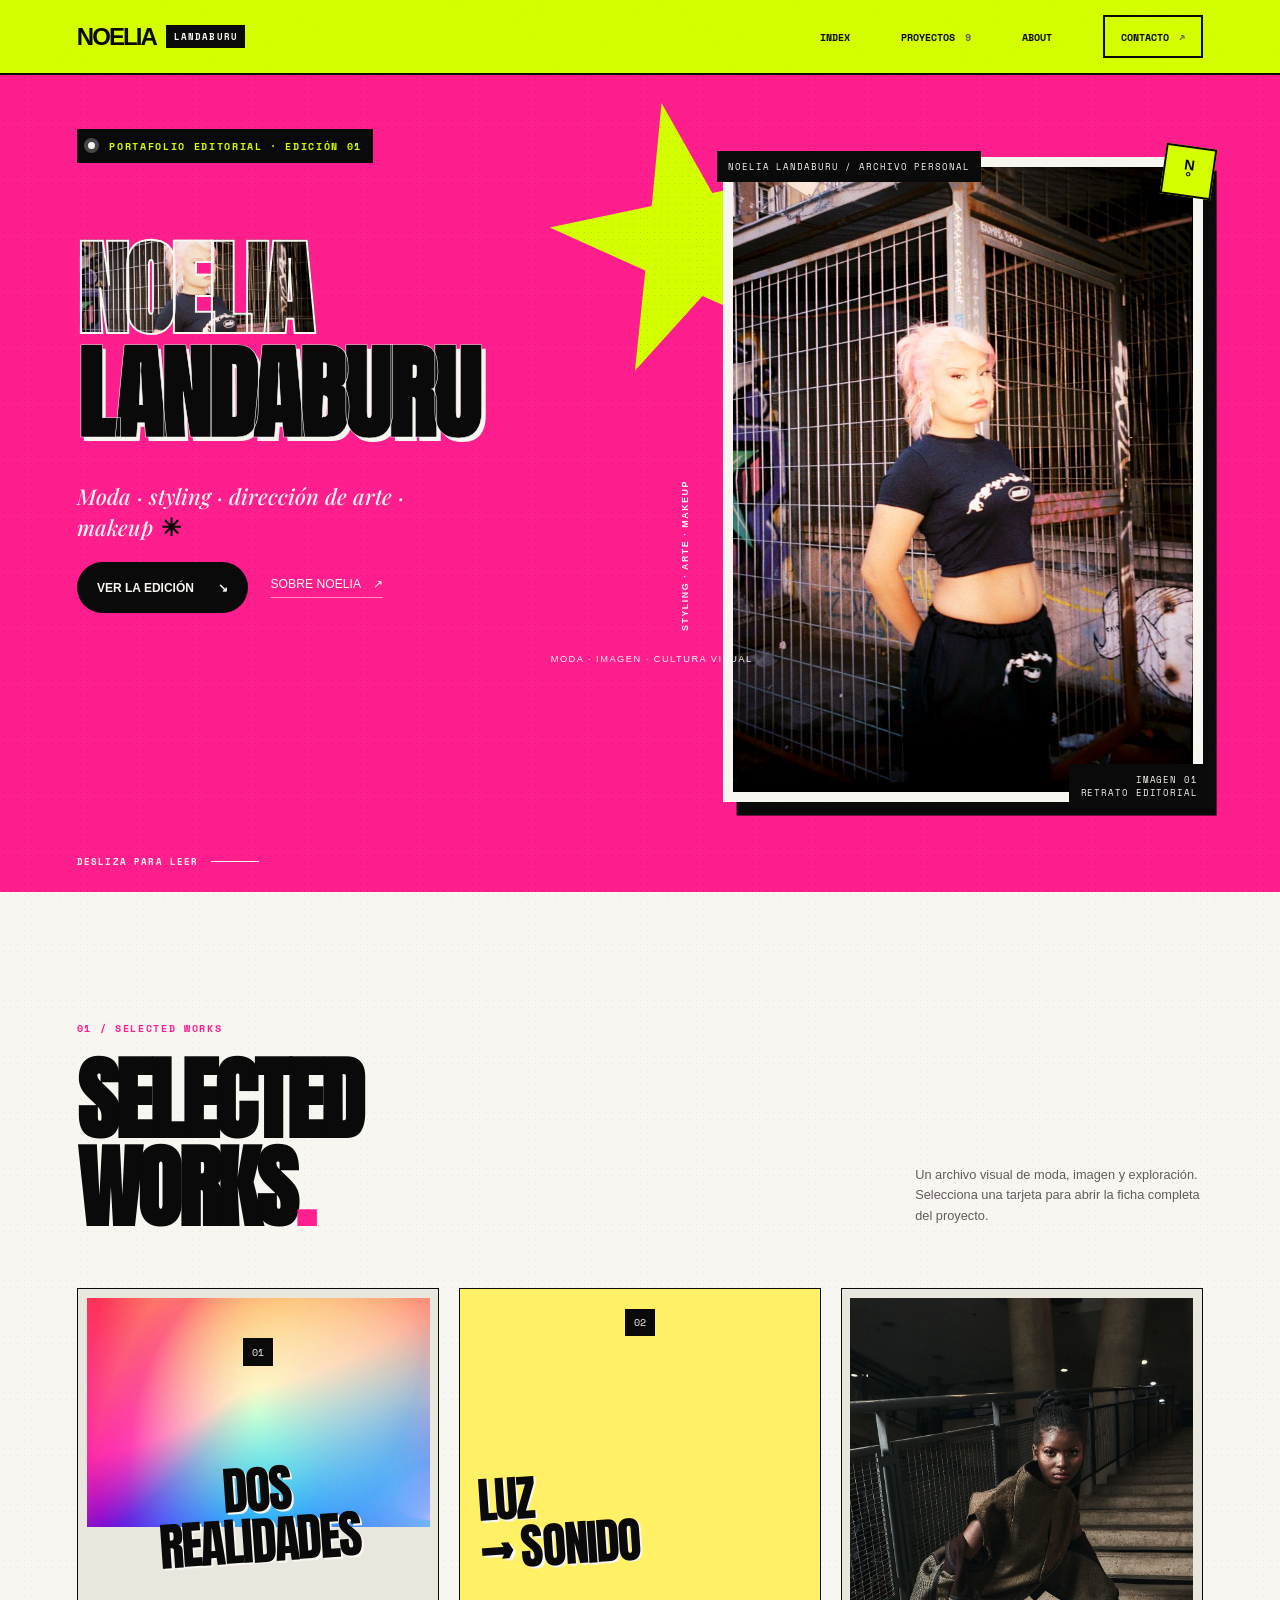
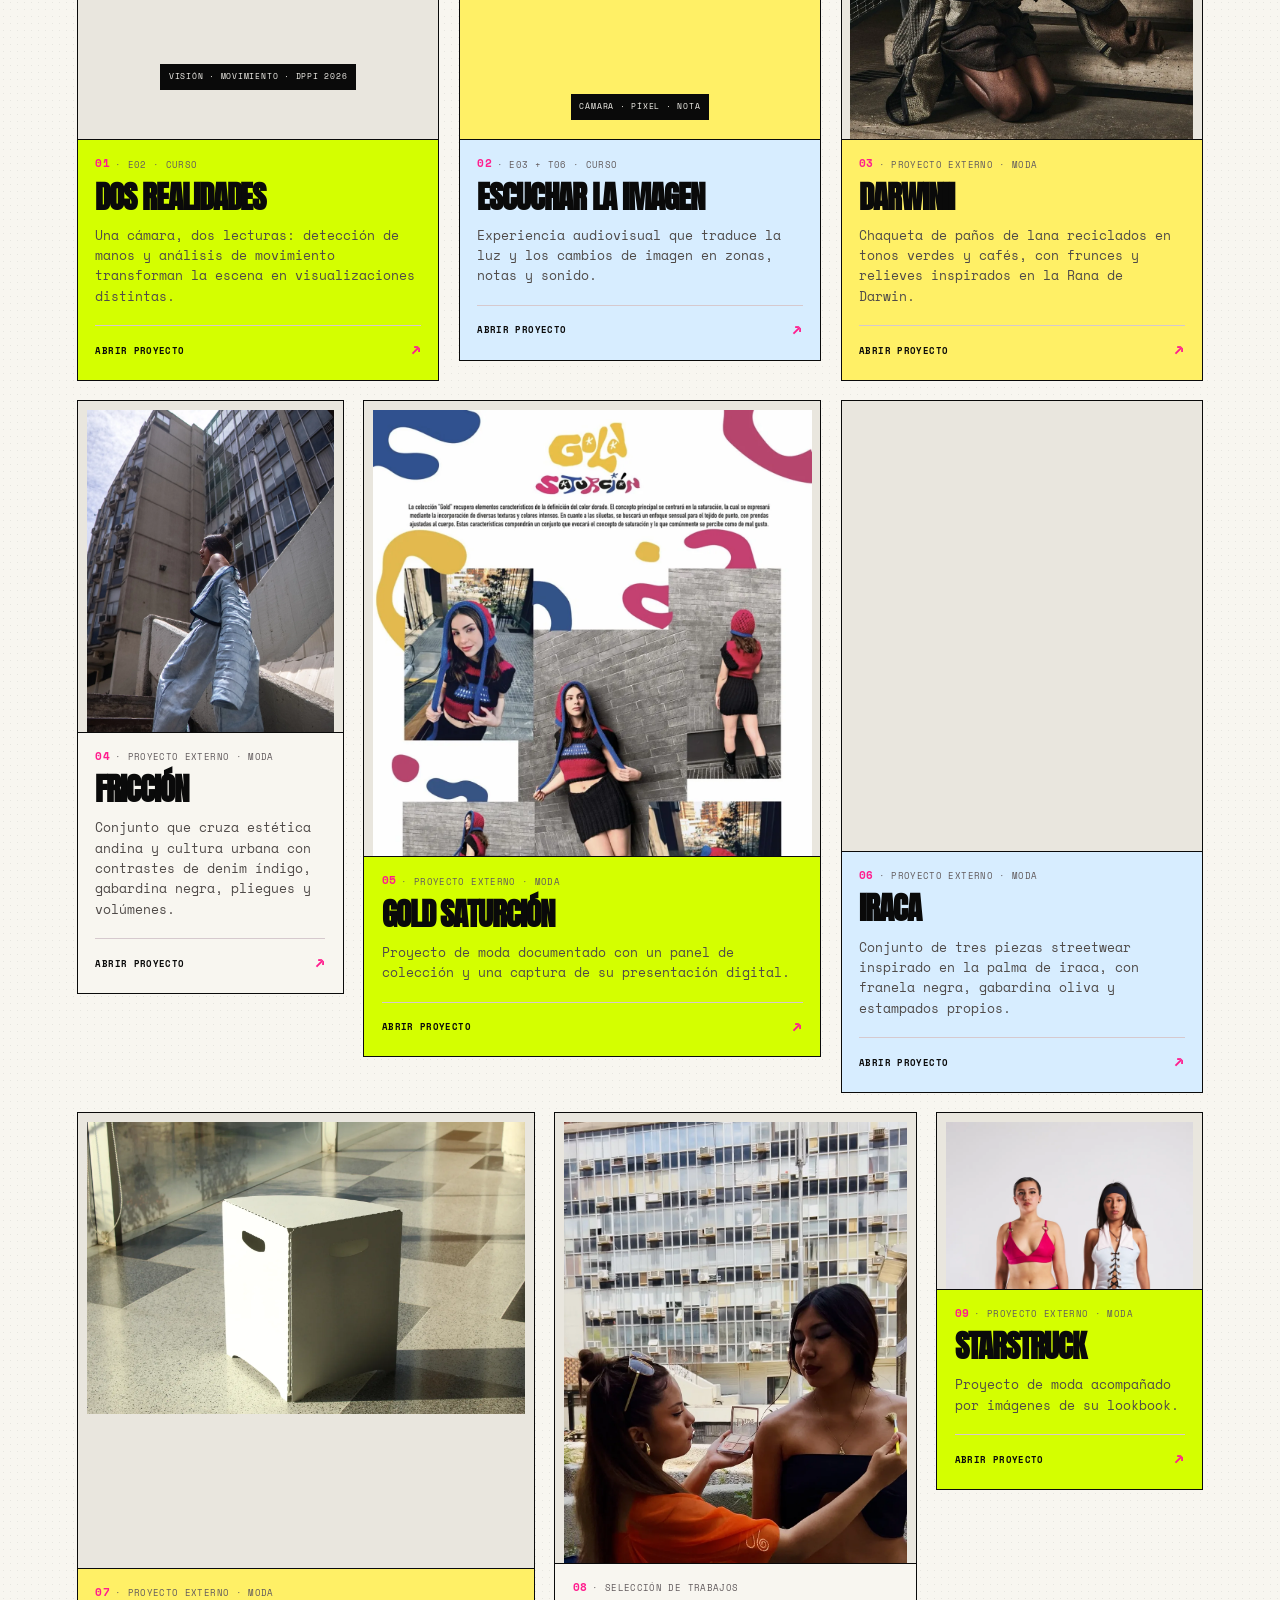
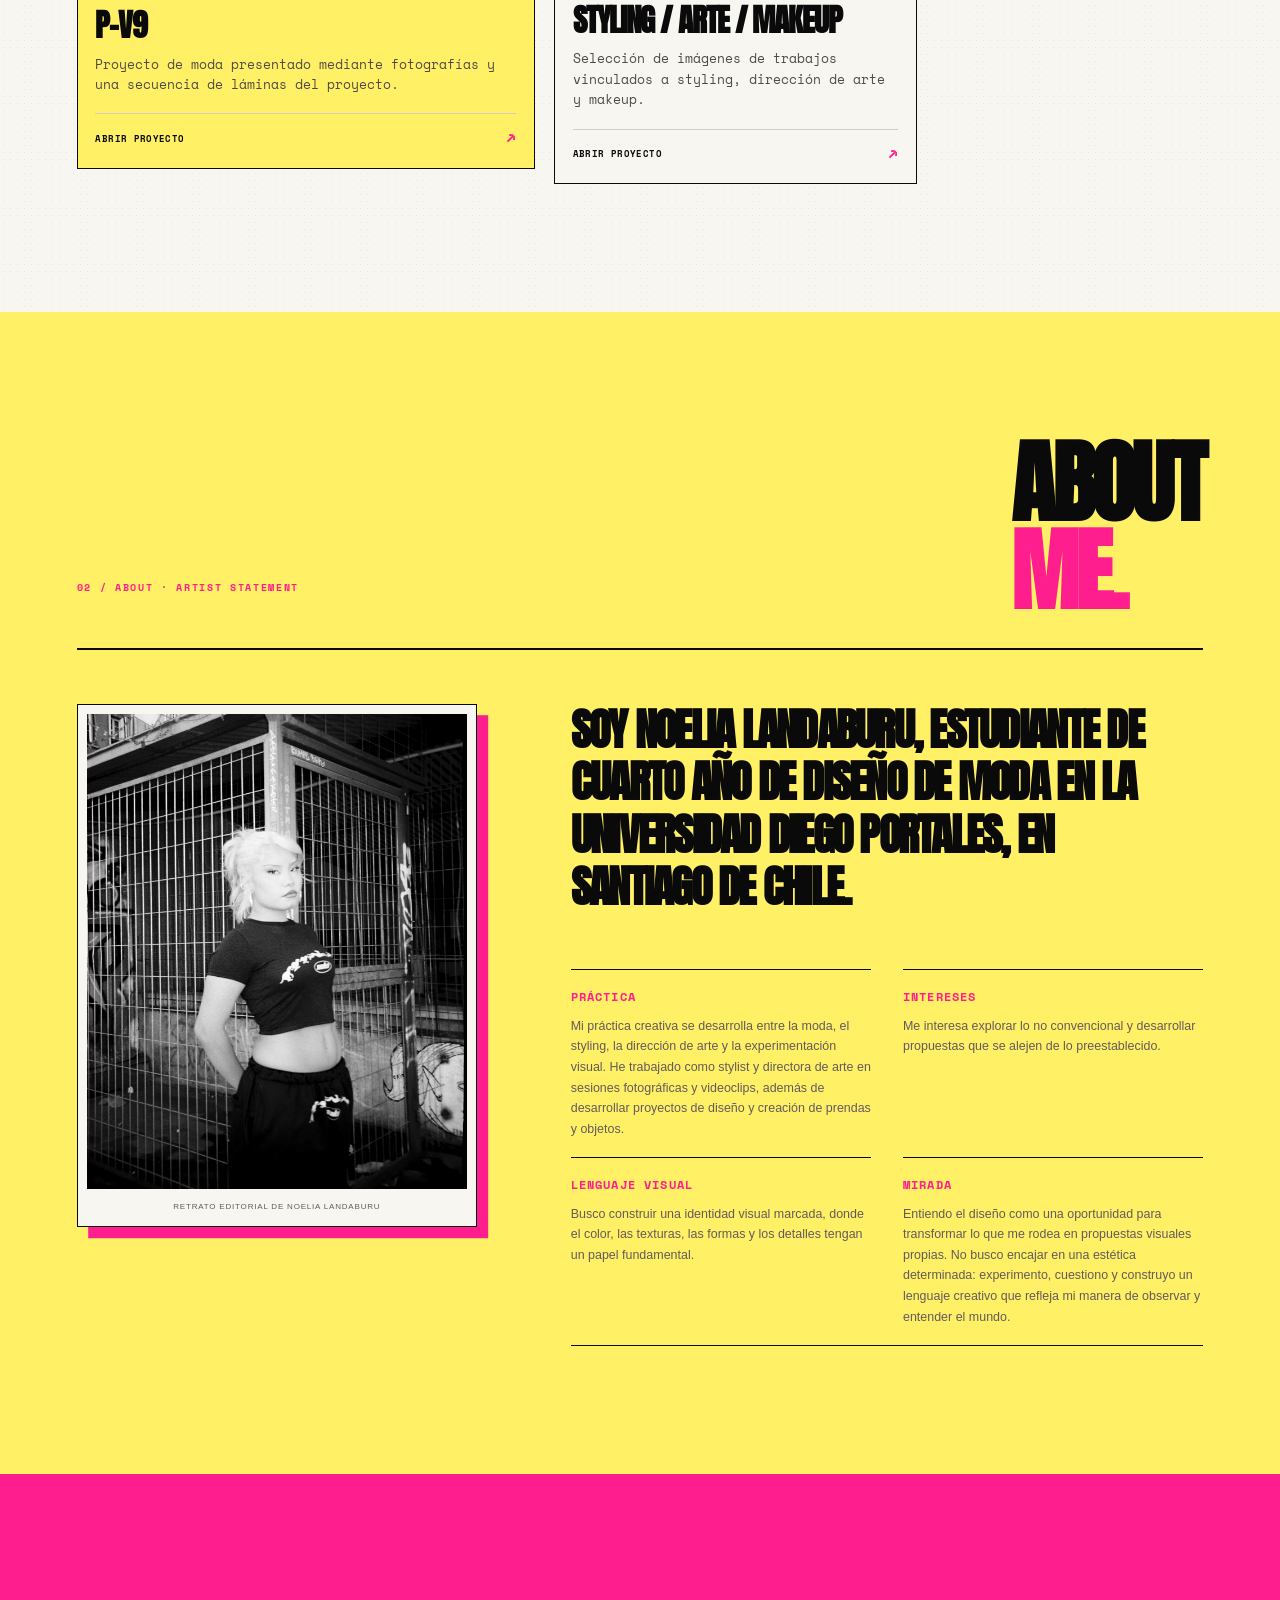
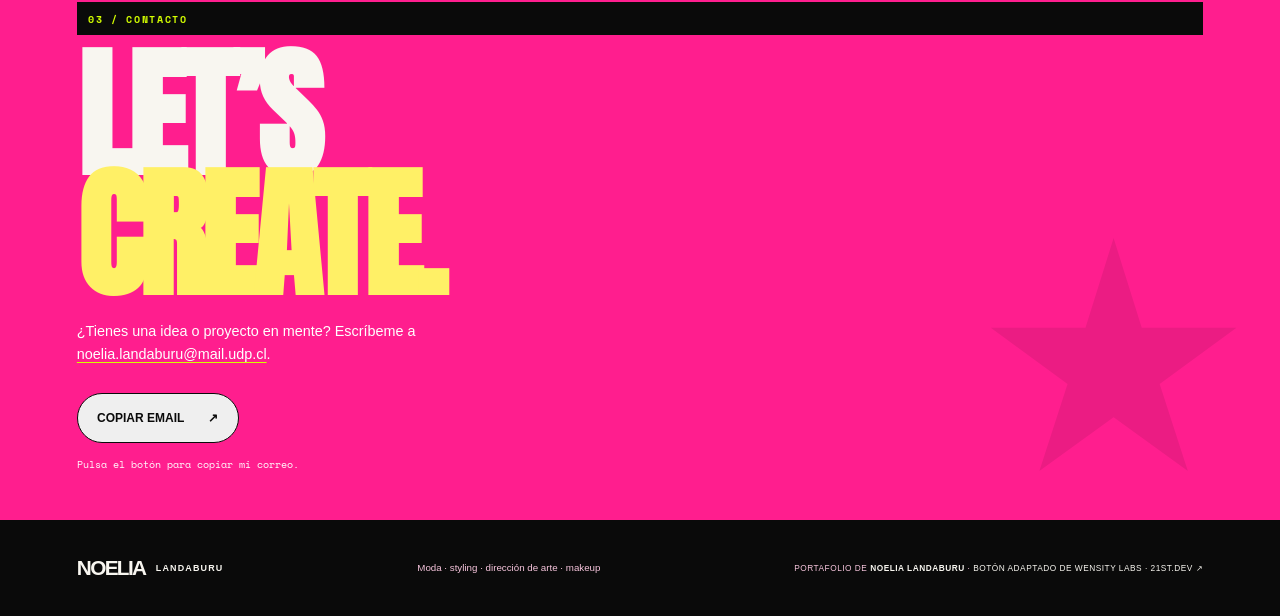
==== commit 4731d576: "cambios finales" ====
--- a/docs/index.html
+++ b/docs/index.html
@@ -22,7 +22,7 @@
       </button>
       <nav class="site-nav" id="site-nav" aria-label="Navegación principal">
         <a href="#inicio">Index</a>
-        <a href="#proyectos">Proyectos <span>11</span></a>
+        <a href="#proyectos">Proyectos <span>9</span></a>
         <a href="#sobre-mi">About</a>
         <a class="nav-contact" href="#contacto">Contacto <span aria-hidden="true">↗</span></a>
       </nav>
@@ -56,49 +56,41 @@
           <p class="section-intro">Un archivo visual de moda, imagen y exploración. Selecciona una tarjeta para abrir la ficha completa del proyecto.</p>
         </div>
         <div class="project-list">
-          <a class="project-card reveal" href="proyectos/gestos-e01.html" data-index="01">
-            <figure class="project-visual project-visual-pending" aria-label="Composición tipográfica para el ejercicio Gestos"><span class="project-visual-index">01</span><span class="project-visual-word" aria-hidden="true">GESTOS</span><figcaption>E01 · ARCHIVO DE CURSO</figcaption></figure>
-            <div class="project-card-copy"><p class="project-card-meta"><span class="project-number">01</span> · E01 · CURSO</p><h3 class="project-title">Gestos</h3><p class="project-kind">Ejercicio del curso E01 presentado bajo el título Gestos.</p><span class="project-card-action">ABRIR PROYECTO <span aria-hidden="true">↗</span></span></div>
+          <a class="project-card reveal" href="proyectos/dos-realidades-e02.html" data-index="01">
+            <figure class="project-visual project-visual-gradient" aria-label="Fondo cromático de la experiencia Dos realidades"><img src="assets/proyectos/dos-realidades/gradient.webp" alt="" loading="lazy" decoding="async"><span class="project-visual-index">01</span><span class="project-visual-word" aria-hidden="true">DOS<br>REALIDADES</span><figcaption>VISIÓN · MOVIMIENTO · DPPI 2026</figcaption></figure>
+            <div class="project-card-copy"><p class="project-card-meta"><span class="project-number">01</span> · E02 · CURSO</p><h3 class="project-title">Dos realidades</h3><p class="project-kind">Una cámara, dos lecturas: detección de manos y análisis de movimiento transforman la escena en visualizaciones distintas.</p><span class="project-card-action">ABRIR PROYECTO <span aria-hidden="true">↗</span></span></div>
           </a>
-          <a class="project-card reveal" href="proyectos/dos-realidades-e02.html" data-index="02">
-            <figure class="project-visual project-visual-gradient" aria-label="Fondo cromático de la experiencia Dos realidades"><img src="assets/proyectos/dos-realidades/gradient.webp" alt="" loading="lazy" decoding="async"><span class="project-visual-index">02</span><span class="project-visual-word" aria-hidden="true">DOS<br>REALIDADES</span><figcaption>VISIÓN · MOVIMIENTO · DPPI 2026</figcaption></figure>
-            <div class="project-card-copy"><p class="project-card-meta"><span class="project-number">02</span> · E02 · CURSO</p><h3 class="project-title">Dos realidades</h3><p class="project-kind">Una cámara, dos lecturas: detección de manos y análisis de movimiento transforman la escena en visualizaciones distintas.</p><span class="project-card-action">ABRIR PROYECTO <span aria-hidden="true">↗</span></span></div>
+          <a class="project-card reveal" href="proyectos/escuchar-la-imagen.html" data-index="02">
+            <figure class="project-visual project-visual-audio" aria-label="Esquema luz, píxel y sonido de la experiencia Escuchar la imagen"><span class="project-visual-index">02</span><span class="project-visual-word" aria-hidden="true">LUZ<br>→ SONIDO</span><figcaption>CÁMARA · PÍXEL · NOTA</figcaption></figure>
+            <div class="project-card-copy"><p class="project-card-meta"><span class="project-number">02</span> · E03 + T06 · CURSO</p><h3 class="project-title">Escuchar la imagen</h3><p class="project-kind">Experiencia audiovisual que traduce la luz y los cambios de imagen en zonas, notas y sonido.</p><span class="project-card-action">ABRIR PROYECTO <span aria-hidden="true">↗</span></span></div>
           </a>
-          <a class="project-card reveal" href="proyectos/escuchar-la-imagen.html" data-index="03">
-            <figure class="project-visual project-visual-audio" aria-label="Esquema luz, píxel y sonido de la experiencia Escuchar la imagen"><span class="project-visual-index">03</span><span class="project-visual-word" aria-hidden="true">LUZ<br>→ SONIDO</span><figcaption>CÁMARA · PÍXEL · NOTA</figcaption></figure>
-            <div class="project-card-copy"><p class="project-card-meta"><span class="project-number">03</span> · E03 + T06 · CURSO</p><h3 class="project-title">Escuchar la imagen</h3><p class="project-kind">Experiencia audiovisual que traduce la luz y los cambios de imagen en zonas, notas y sonido.</p><span class="project-card-action">ABRIR PROYECTO <span aria-hidden="true">↗</span></span></div>
+          <a class="project-card reveal" href="proyectos/darwinii.html" data-index="03">
+            <figure class="project-visual"><img src="assets/darwinii.webp" alt="" loading="lazy" decoding="async"></figure>
+            <div class="project-card-copy"><p class="project-card-meta"><span class="project-number">03</span> · PROYECTO EXTERNO · MODA</p><h3 class="project-title">Darwinii</h3><p class="project-kind">Chaqueta de paños de lana reciclados en tonos verdes y cafés, con frunces y relieves inspirados en la Rana de Darwin.</p><span class="project-card-action">ABRIR PROYECTO <span aria-hidden="true">↗</span></span></div>
           </a>
-          <a class="project-card reveal" href="proyectos/tocar-la-imagen-e04.html" data-index="04">
-            <figure class="project-visual project-visual-pending" aria-label="Composición tipográfica para el ejercicio Tocar la imagen"><span class="project-visual-index">04</span><span class="project-visual-word" aria-hidden="true">TOCAR</span><figcaption>E04 · ARCHIVO DE CURSO</figcaption></figure>
-            <div class="project-card-copy"><p class="project-card-meta"><span class="project-number">04</span> · E04 · CURSO</p><h3 class="project-title">Tocar la imagen</h3><p class="project-kind">Ejercicio del curso E04 presentado bajo el título Tocar la imagen.</p><span class="project-card-action">ABRIR PROYECTO <span aria-hidden="true">↗</span></span></div>
+          <a class="project-card reveal" href="proyectos/friccion.html" data-index="04">
+            <figure class="project-visual"><img src="assets/friccion.webp" alt="" loading="lazy" decoding="async"></figure>
+            <div class="project-card-copy"><p class="project-card-meta"><span class="project-number">04</span> · PROYECTO EXTERNO · MODA</p><h3 class="project-title">Fricción</h3><p class="project-kind">Conjunto que cruza estética andina y cultura urbana con contrastes de denim índigo, gabardina negra, pliegues y volúmenes.</p><span class="project-card-action">ABRIR PROYECTO <span aria-hidden="true">↗</span></span></div>
           </a>
-          <a class="project-card reveal" href="proyectos/darwinii.html" data-index="05">
-            <figure class="project-visual"><img src="assets/darwinii.webp" alt="" loading="lazy" decoding="async"></figure>
-            <div class="project-card-copy"><p class="project-card-meta"><span class="project-number">05</span> · PROYECTO EXTERNO · MODA</p><h3 class="project-title">Darwinii</h3><p class="project-kind">Chaqueta de paños de lana reciclados en tonos verdes y cafés, con frunces y relieves inspirados en la Rana de Darwin.</p><span class="project-card-action">ABRIR PROYECTO <span aria-hidden="true">↗</span></span></div>
+          <a class="project-card reveal" href="proyectos/gold-saturacion.html" data-index="05">
+            <figure class="project-visual"><img src="assets/gold-saturacion.webp" alt="" loading="lazy" decoding="async"></figure>
+            <div class="project-card-copy"><p class="project-card-meta"><span class="project-number">05</span> · PROYECTO EXTERNO · MODA</p><h3 class="project-title">Gold Saturción</h3><p class="project-kind">Proyecto de moda documentado con un panel de colección y una captura de su presentación digital.</p><span class="project-card-action">ABRIR PROYECTO <span aria-hidden="true">↗</span></span></div>
           </a>
-          <a class="project-card reveal" href="proyectos/friccion.html" data-index="06">
-            <figure class="project-visual"><img src="assets/friccion.webp" alt="" loading="lazy" decoding="async"></figure>
-            <div class="project-card-copy"><p class="project-card-meta"><span class="project-number">06</span> · PROYECTO EXTERNO · MODA</p><h3 class="project-title">Fricción</h3><p class="project-kind">Conjunto que cruza estética andina y cultura urbana con contrastes de denim índigo, gabardina negra, pliegues y volúmenes.</p><span class="project-card-action">ABRIR PROYECTO <span aria-hidden="true">↗</span></span></div>
+          <a class="project-card reveal" href="proyectos/iraca.html" data-index="06">
+            <figure class="project-visual"><img src="assets/iraca.webp" alt="" loading="lazy" decoding="async"></figure>
+            <div class="project-card-copy"><p class="project-card-meta"><span class="project-number">06</span> · PROYECTO EXTERNO · MODA</p><h3 class="project-title">Iraca</h3><p class="project-kind">Conjunto de tres piezas streetwear inspirado en la palma de iraca, con franela negra, gabardina oliva y estampados propios.</p><span class="project-card-action">ABRIR PROYECTO <span aria-hidden="true">↗</span></span></div>
           </a>
-          <a class="project-card reveal" href="proyectos/gold-saturacion.html" data-index="07">
-            <figure class="project-visual"><img src="assets/gold-saturacion.webp" alt="" loading="lazy" decoding="async"></figure>
-            <div class="project-card-copy"><p class="project-card-meta"><span class="project-number">07</span> · PROYECTO EXTERNO · MODA</p><h3 class="project-title">Gold Saturción</h3><p class="project-kind">Proyecto de moda documentado con un panel de colección y una captura de su presentación digital.</p><span class="project-card-action">ABRIR PROYECTO <span aria-hidden="true">↗</span></span></div>
+          <a class="project-card reveal" href="proyectos/p-v9.html" data-index="07">
+            <figure class="project-visual"><img src="assets/p-v9.webp" alt="" loading="lazy" decoding="async"></figure>
+            <div class="project-card-copy"><p class="project-card-meta"><span class="project-number">07</span> · PROYECTO EXTERNO · MODA</p><h3 class="project-title">P-V9</h3><p class="project-kind">Proyecto de moda presentado mediante fotografías y una secuencia de láminas del proyecto.</p><span class="project-card-action">ABRIR PROYECTO <span aria-hidden="true">↗</span></span></div>
           </a>
-          <a class="project-card reveal" href="proyectos/iraca.html" data-index="08">
-            <figure class="project-visual"><img src="assets/iraca.webp" alt="" loading="lazy" decoding="async"></figure>
-            <div class="project-card-copy"><p class="project-card-meta"><span class="project-number">08</span> · PROYECTO EXTERNO · MODA</p><h3 class="project-title">Iraca</h3><p class="project-kind">Conjunto de tres piezas streetwear inspirado en la palma de iraca, con franela negra, gabardina oliva y estampados propios.</p><span class="project-card-action">ABRIR PROYECTO <span aria-hidden="true">↗</span></span></div>
+          <a class="project-card reveal" href="proyectos/styling-direccion-arte.html" data-index="08">
+            <figure class="project-visual"><img src="assets/styling-arte-makeup.webp" alt="" loading="lazy" decoding="async"></figure>
+            <div class="project-card-copy"><p class="project-card-meta"><span class="project-number">08</span> · SELECCIÓN DE TRABAJOS</p><h3 class="project-title">Styling / arte / makeup</h3><p class="project-kind">Selección de imágenes de trabajos vinculados a styling, dirección de arte y makeup.</p><span class="project-card-action">ABRIR PROYECTO <span aria-hidden="true">↗</span></span></div>
           </a>
-          <a class="project-card reveal" href="proyectos/p-v9.html" data-index="09">
-            <figure class="project-visual"><img src="assets/p-v9.webp" alt="" loading="lazy" decoding="async"></figure>
-            <div class="project-card-copy"><p class="project-card-meta"><span class="project-number">09</span> · PROYECTO EXTERNO · MODA</p><h3 class="project-title">P-V9</h3><p class="project-kind">Proyecto de moda presentado mediante fotografías y una secuencia de láminas del proyecto.</p><span class="project-card-action">ABRIR PROYECTO <span aria-hidden="true">↗</span></span></div>
-          </a>
-          <a class="project-card reveal" href="proyectos/styling-direccion-arte.html" data-index="10">
-            <figure class="project-visual"><img src="assets/styling-arte-makeup.webp" alt="" loading="lazy" decoding="async"></figure>
-            <div class="project-card-copy"><p class="project-card-meta"><span class="project-number">10</span> · SELECCIÓN DE TRABAJOS</p><h3 class="project-title">Styling / arte / makeup</h3><p class="project-kind">Selección de imágenes de trabajos vinculados a styling, dirección de arte y makeup.</p><span class="project-card-action">ABRIR PROYECTO <span aria-hidden="true">↗</span></span></div>
-          </a>
-          <a class="project-card reveal" href="proyectos/starstruck.html" data-index="11">
+          <a class="project-card reveal" href="proyectos/starstruck.html" data-index="09">
             <figure class="project-visual"><img src="assets/starstruck.webp" alt="" loading="lazy" decoding="async"></figure>
-            <div class="project-card-copy"><p class="project-card-meta"><span class="project-number">11</span> · PROYECTO EXTERNO · MODA</p><h3 class="project-title">Starstruck</h3><p class="project-kind">Proyecto de moda acompañado por imágenes de su lookbook.</p><span class="project-card-action">ABRIR PROYECTO <span aria-hidden="true">↗</span></span></div>
+            <div class="project-card-copy"><p class="project-card-meta"><span class="project-number">09</span> · PROYECTO EXTERNO · MODA</p><h3 class="project-title">Starstruck</h3><p class="project-kind">Proyecto de moda acompañado por imágenes de su lookbook.</p><span class="project-card-action">ABRIR PROYECTO <span aria-hidden="true">↗</span></span></div>
           </a>
         </div>
       </section>
